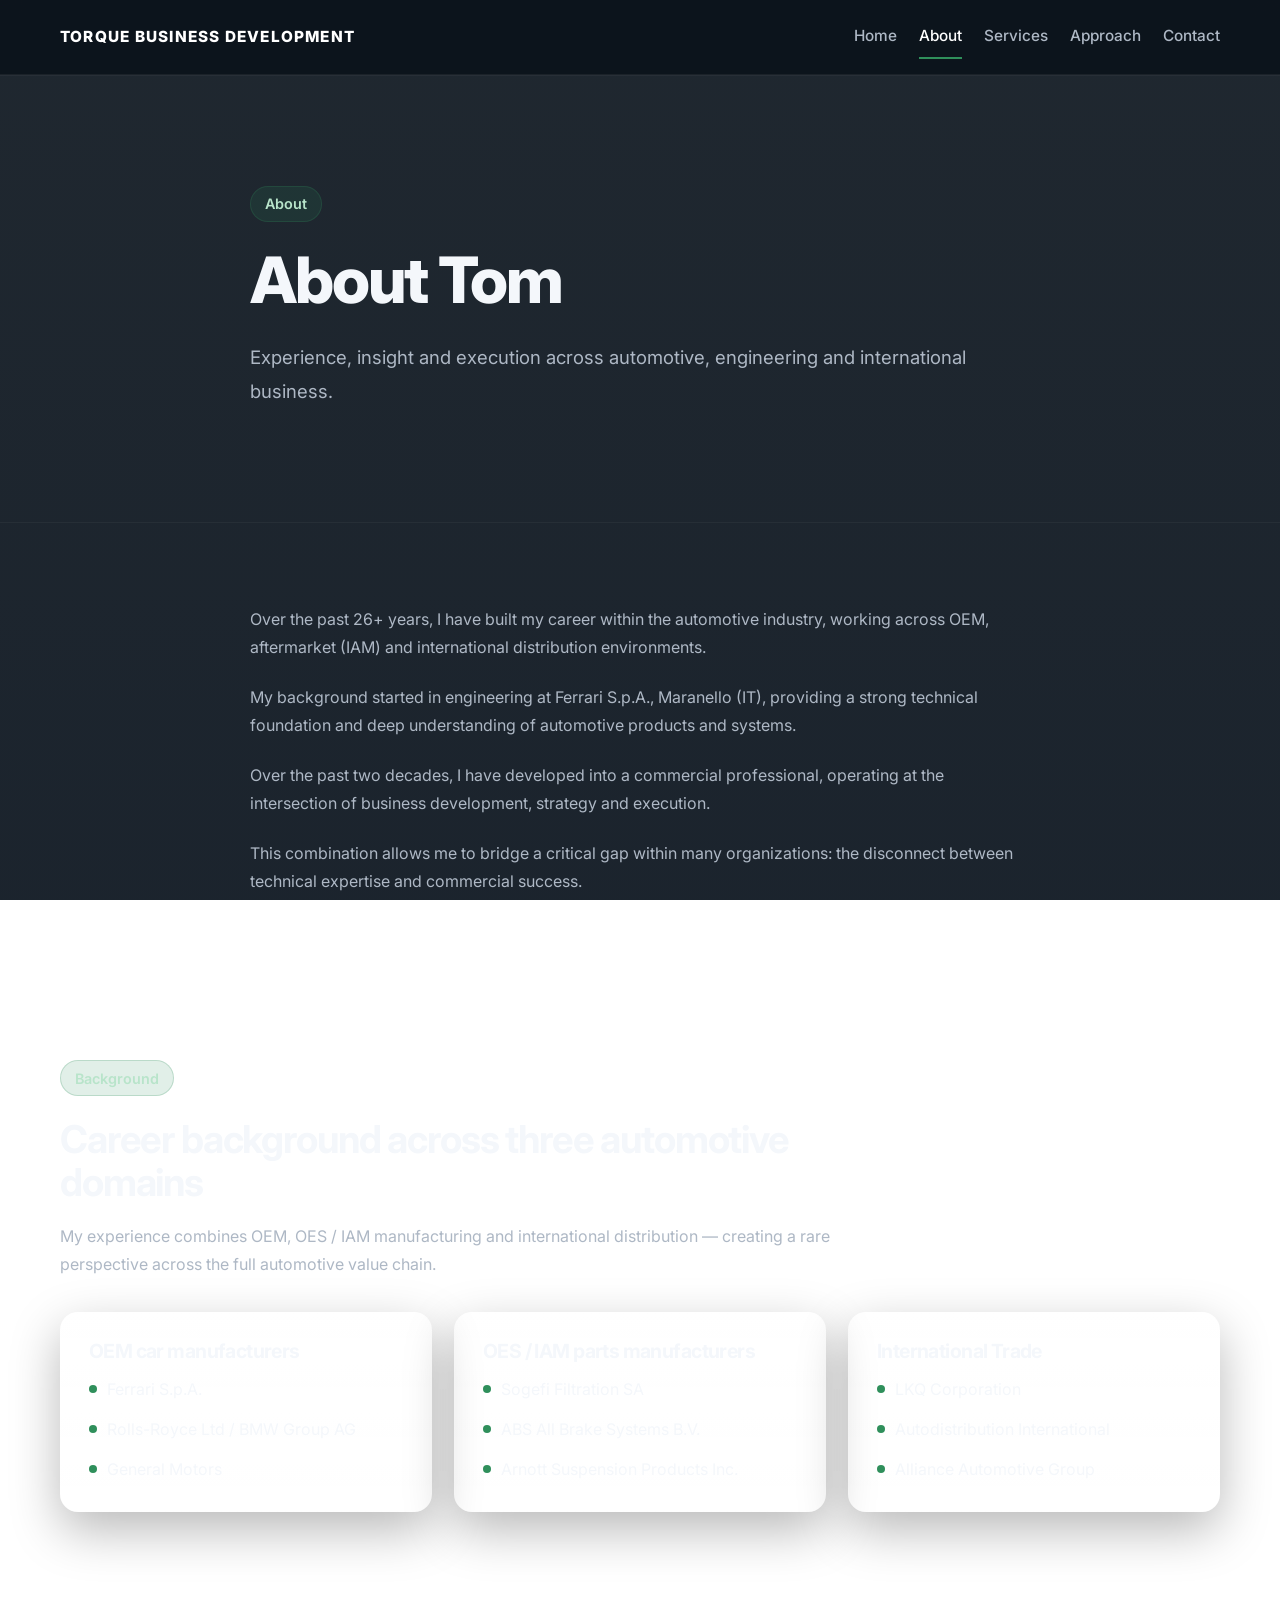
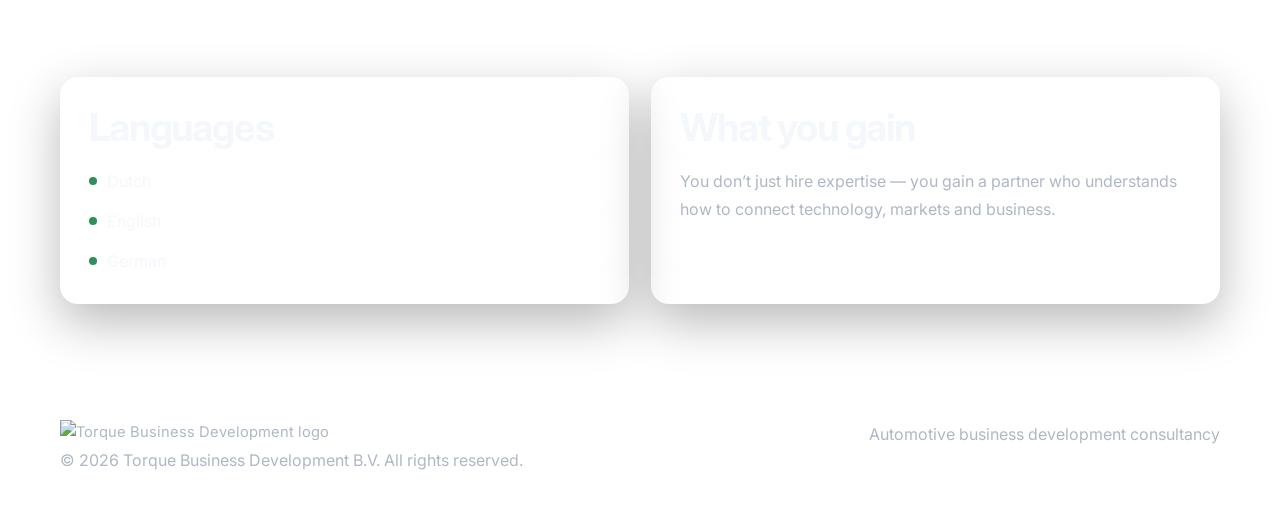
==== about.html @ 40f2814a "Update about.html" ====
<!DOCTYPE html>
<html lang="en">
<head>
  <meta charset="UTF-8" />
  <meta name="viewport" content="width=device-width, initial-scale=1.0" />
  <title>Torque Business Development B.V. | About</title>
  <meta name="description" content="About Tom de Winter: experience across engineering, automotive, OEM, IAM and international commercial growth." />
  <link rel="preconnect" href="https://fonts.googleapis.com" />
  <link rel="preconnect" href="https://fonts.gstatic.com" crossorigin />
  <link href="https://fonts.googleapis.com/css2?family=Inter:wght@400;500;600;700;800&display=swap" rel="stylesheet" />
  <link rel="stylesheet" href="style.css" />
</head>
<body>

<div class="top-banner">
  <div class="banner-overlay">
    <div class="container banner-inner"></div>
  </div>
</div>

<header class="site-header">
  <div class="container nav">
    <a class="brand" href="index.html">TORQUE BUSINESS DEVELOPMENT</a>
    <nav>
      <a href="index.html">Home</a>
      <a href="about.html" class="active">About</a>
      <a href="services.html">Services</a>
      <a href="approach.html">Approach</a>
      <a href="contact.html">Contact</a>
    </nav>
  </div>
</header>

<main class="page-content">

  <section class="page-hero">
    <div class="container narrow">
      <div class="eyebrow">About</div>
      <h1>About Tom</h1>
      <p class="lead">
        Experience, insight and execution across automotive, engineering and international business.
      </p>
    </div>
  </section>

  <section>
    <div class="container narrow content-flow">
      <p>
        Over the past 26+ years, I have built my career within the automotive industry, working across OEM,
        aftermarket (IAM) and international distribution environments.
      </p>
      <p>
        My background started in engineering at Ferrari S.p.A., Maranello (IT), providing a strong technical
        foundation and deep understanding of automotive products and systems.
      </p>
      <p>
        Over the past two decades, I have developed into a commercial professional, operating at the intersection
        of business development, strategy and execution.
      </p>
      <p>
        This combination allows me to bridge a critical gap within many organizations: the disconnect between
        technical expertise and commercial success.
      </p>
    </div>
  </section>

  <section>
    <div class="container">
      <div class="section-title narrow">
        <div class="eyebrow">Background</div>
        <h2>Career background across three automotive domains</h2>
        <p>
          My experience combines OEM, OES / IAM manufacturing and international distribution —
          creating a rare perspective across the full automotive value chain.
        </p>
      </div>

      <div class="cards three">
        <article class="card">
          <h3>OEM car manufacturers</h3>
          <ul class="career-list">
            <li>Ferrari S.p.A.</li>
            <li>Rolls-Royce Ltd / BMW Group AG</li>
            <li>General Motors</li>
          </ul>
        </article>

        <article class="card">
          <h3>OES / IAM parts manufacturers</h3>
          <ul class="career-list">
            <li>Sogefi Filtration SA</li>
            <li>ABS All Brake Systems B.V.</li>
            <li>Arnott Suspension Products Inc.</li>
          </ul>
        </article>

        <article class="card">
          <h3>International Trade</h3>
          <ul class="career-list">
            <li>LKQ Corporation</li>
            <li>Autodistribution International</li>
            <li>Alliance Automotive Group</li>
          </ul>
        </article>
      </div>
    </div>
  </section>

  <section>
    <div class="container cards two">
      <article class="card">
        <h2>Languages</h2>
        <ul class="career-list">
          <li>Dutch</li>
          <li>English</li>
          <li>German</li>
        </ul>
      </article>

      <article class="card">
        <h2>What you gain</h2>
        <p>
          You don’t just hire expertise — you gain a partner who understands how to connect
          technology, markets and business.
        </p>
      </article>
    </div>
  </section>

</main>

<footer class="site-footer">
  <div class="container footer-row">
    <div class="footer-left">
      <img src="logo.png" alt="Torque Business Development logo" class="footer-logo" />
      <p>© 2026 Torque Business Development B.V. All rights reserved.</p>
    </div>
    <p>Automotive business development consultancy</p>
  </div>
</footer>

</body>
</html>
---- style.css ----
:root {
  --bg: #071019;
  --bg-soft: #0d1620;
  --card: rgba(17, 24, 39, 0.82);
  --card-strong: rgba(15, 26, 45, 0.9);
  --text: #f4f7fb;
  --muted: #aeb8c5;
  --line: rgba(255, 255, 255, 0.08);
  --accent: #2f8f5b;
  --accent-dark: #256f47;
  --accent-soft: rgba(47, 143, 91, 0.14);
  --max: 1160px;
  --radius: 18px;
  --radius-small: 10px;
  --shadow: 0 18px 50px rgba(0, 0, 0, 0.28);
}

* {
  box-sizing: border-box;
}

html {
  scroll-behavior: smooth;
}

body {
  margin: 0;
  font-family: 'Inter', sans-serif;
  background:
    linear-gradient(rgba(7, 16, 25, 0.90), rgba(13, 22, 32, 0.94)),
    url('background-light.png');
  background-size: cover;
  background-position: center top;
  background-repeat: no-repeat;
  background-attachment: fixed;
  color: var(--text);
  line-height: 1.75;
  -webkit-font-smoothing: antialiased;
  text-rendering: optimizeLegibility;
}

a {
  color: inherit;
  text-decoration: none;
}

.container {
  width: min(var(--max), calc(100% - 40px));
  margin: 0 auto;
}

.narrow {
  max-width: 780px;
}

/* HEADER */

.site-header {
  position: sticky;
  top: 0;
  z-index: 100;
  background: rgba(8, 16, 24, 0.78);
  backdrop-filter: blur(12px);
  border-bottom: 1px solid rgba(255, 255, 255, 0.06);
}

.nav {
  display: flex;
  justify-content: space-between;
  align-items: center;
  min-height: 74px;
  gap: 24px;
}

.brand {
  color: white;
  font-weight: 800;
  font-size: 0.96rem;
  letter-spacing: 0.08em;
  white-space: nowrap;
}

nav {
  display: flex;
  gap: 22px;
  flex-wrap: wrap;
  justify-content: flex-end;
}

nav a {
  color: var(--muted);
  font-size: 0.96rem;
  font-weight: 500;
  padding: 8px 0;
  border-bottom: 2px solid transparent;
  transition: color 0.2s ease, border-color 0.2s ease;
}

nav a:hover,
nav a.active {
  color: white;
  border-bottom-color: var(--accent);
}

/* HERO */

.hero,
.page-hero {
  padding: 110px 0 80px;
}

.hero-grid,
.two-col {
  display: grid;
  grid-template-columns: 1.15fr 0.85fr;
  gap: 28px;
  align-items: start;
}

.eyebrow {
  display: inline-flex;
  align-items: center;
  min-height: 36px;
  padding: 0 14px;
  border-radius: 999px;
  background: var(--accent-soft);
  color: #b8e4ca;
  border: 1px solid rgba(47, 143, 91, 0.22);
  font-size: 0.9rem;
  font-weight: 600;
  margin-bottom: 22px;
}

h1,
h2,
h3 {
  margin: 0;
  line-height: 1.12;
  letter-spacing: -0.03em;
}

h1 {
  font-size: clamp(2.6rem, 5vw, 5rem);
  font-weight: 800;
  max-width: 12ch;
  margin-bottom: 24px;
}

.page-hero h1 {
  max-width: none;
}

h2 {
  font-size: clamp(1.8rem, 3vw, 2.6rem);
  font-weight: 700;
  margin-bottom: 18px;
}

h3 {
  font-size: 1.22rem;
  font-weight: 700;
  margin-bottom: 12px;
}

p {
  margin: 0;
  color: var(--muted);
  font-size: 1rem;
}

.lead {
  font-size: 1.16rem;
  line-height: 1.85;
  max-width: 60ch;
  margin-bottom: 34px;
}

/* GENERAL SECTIONS */

section {
  padding: 82px 0;
  border-top: 1px solid rgba(255, 255, 255, 0.04);
}

.section-title {
  margin-bottom: 34px;
}

.content-flow > * + * {
  margin-top: 22px;
}

.center-text {
  text-align: center;
}

/* BUTTONS */

.actions {
  display: flex;
  gap: 14px;
  flex-wrap: wrap;
}

.button,
.button-secondary {
  display: inline-flex;
  align-items: center;
  justify-content: center;
  min-height: 50px;
  padding: 0 20px;
  border-radius: var(--radius-small);
  font-weight: 700;
  font-size: 0.98rem;
  transition: transform 0.15s ease, background 0.2s ease, border-color 0.2s ease;
}

.button:hover,
.button-secondary:hover {
  transform: translateY(-1px);
}

.button {
  background: var(--accent);
  color: white;
}

.button:hover {
  background: var(--accent-dark);
}

.button-secondary {
  border: 1px solid var(--line);
  color: white;
  background: transparent;
}

.button-secondary:hover {
  background: rgba(255, 255, 255, 0.04);
}

/* CARDS & LAYOUT */

.cards {
  display: grid;
  gap: 22px;
}

.cards.two {
  grid-template-columns: repeat(2, 1fr);
}

.cards.three {
  grid-template-columns: repeat(3, 1fr);
}

.cards.four {
  grid-template-columns: repeat(4, 1fr);
}

.card {
  background: linear-gradient(180deg, rgba(255,255,255,0.03), rgba(255,255,255,0.015));
  border: 1px solid var(--line);
  border-radius: var(--radius);
  padding: 28px;
  box-shadow: var(--shadow);
}

.highlight-card {
  background: linear-gradient(180deg, rgba(47, 143, 91, 0.12), rgba(255,255,255,0.02));
  border-color: rgba(47, 143, 91, 0.18);
}

.stat {
  padding: 18px 0;
  border-bottom: 1px solid rgba(255,255,255,0.08);
}

.stat:last-child {
  border-bottom: 0;
}

.stat strong {
  display: block;
  font-size: 1.02rem;
  margin-bottom: 6px;
}

.stat span {
  color: var(--muted);
  font-size: 0.96rem;
}

/* LISTS */

.list {
  margin: 0;
  padding-left: 18px;
  color: var(--muted);
}

.spaced-list li + li {
  margin-top: 12px;
}

.compact-list li + li {
  margin-top: 8px;
}

.career-list {
  list-style: none;
  padding: 0;
  margin: 0;
}

.career-list li {
  position: relative;
  padding-left: 18px;
  color: var(--text);
}

.career-list li + li {
  margin-top: 12px;
}

.career-list li::before {
  content: "";
  position: absolute;
  left: 0;
  top: 10px;
  width: 8px;
  height: 8px;
  border-radius: 999px;
  background: var(--accent);
}

/* CONTACT */

.contact-list {
  display: grid;
  gap: 14px;
}

.contact-item {
  padding: 14px 16px;
  border-radius: 14px;
  background: rgba(255,255,255,0.025);
  border: 1px solid rgba(255,255,255,0.06);
}

.contact-item span {
  display: block;
  color: var(--muted);
  font-size: 0.9rem;
  margin-bottom: 4px;
}

.contact-item strong {
  font-size: 1rem;
}

.contact-item a {
  color: white;
}

/* CTA BOX */

.cta-section {
  padding-top: 70px;
}

.cta-box {
  display: flex;
  justify-content: space-between;
  align-items: center;
  gap: 28px;
  background: linear-gradient(180deg, rgba(47, 143, 91, 0.14), rgba(255,255,255,0.02));
  border: 1px solid rgba(47, 143, 91, 0.18);
  border-radius: 22px;
  padding: 34px;
  box-shadow: var(--shadow);
}

/* FOOTER */

.site-footer {
  padding: 34px 0 48px;
  color: var(--muted);
  font-size: 0.92rem;
}

.footer-row {
  display: flex;
  justify-content: space-between;
  gap: 20px;
  flex-wrap: wrap;
}

.site-footer a {
  color: white;
}

/* RESPONSIVE */

@media (max-width: 1024px) {
  .hero-grid,
  .two-col,
  .cards.two,
  .cards.three,
  .cards.four,
  .cta-box {
    grid-template-columns: 1fr;
    flex-direction: column;
    align-items: flex-start;
  }
}

@media (max-width: 920px) {
  .nav {
    flex-direction: column;
    align-items: flex-start;
    padding: 14px 0;
  }

  nav {
    justify-content: flex-start;
  }

  h1 {
    max-width: none;
  }
}

@media (max-width: 640px) {
  .container {
    width: min(var(--max), calc(100% - 24px));
  }

  .hero,
  .page-hero,
  section {
    padding: 64px 0;
  }

  .card,
  .cta-box {
    padding: 22px;
  }

  h1 {
    font-size: 2.35rem;
  }

  .lead {
    font-size: 1.05rem;
  }
}
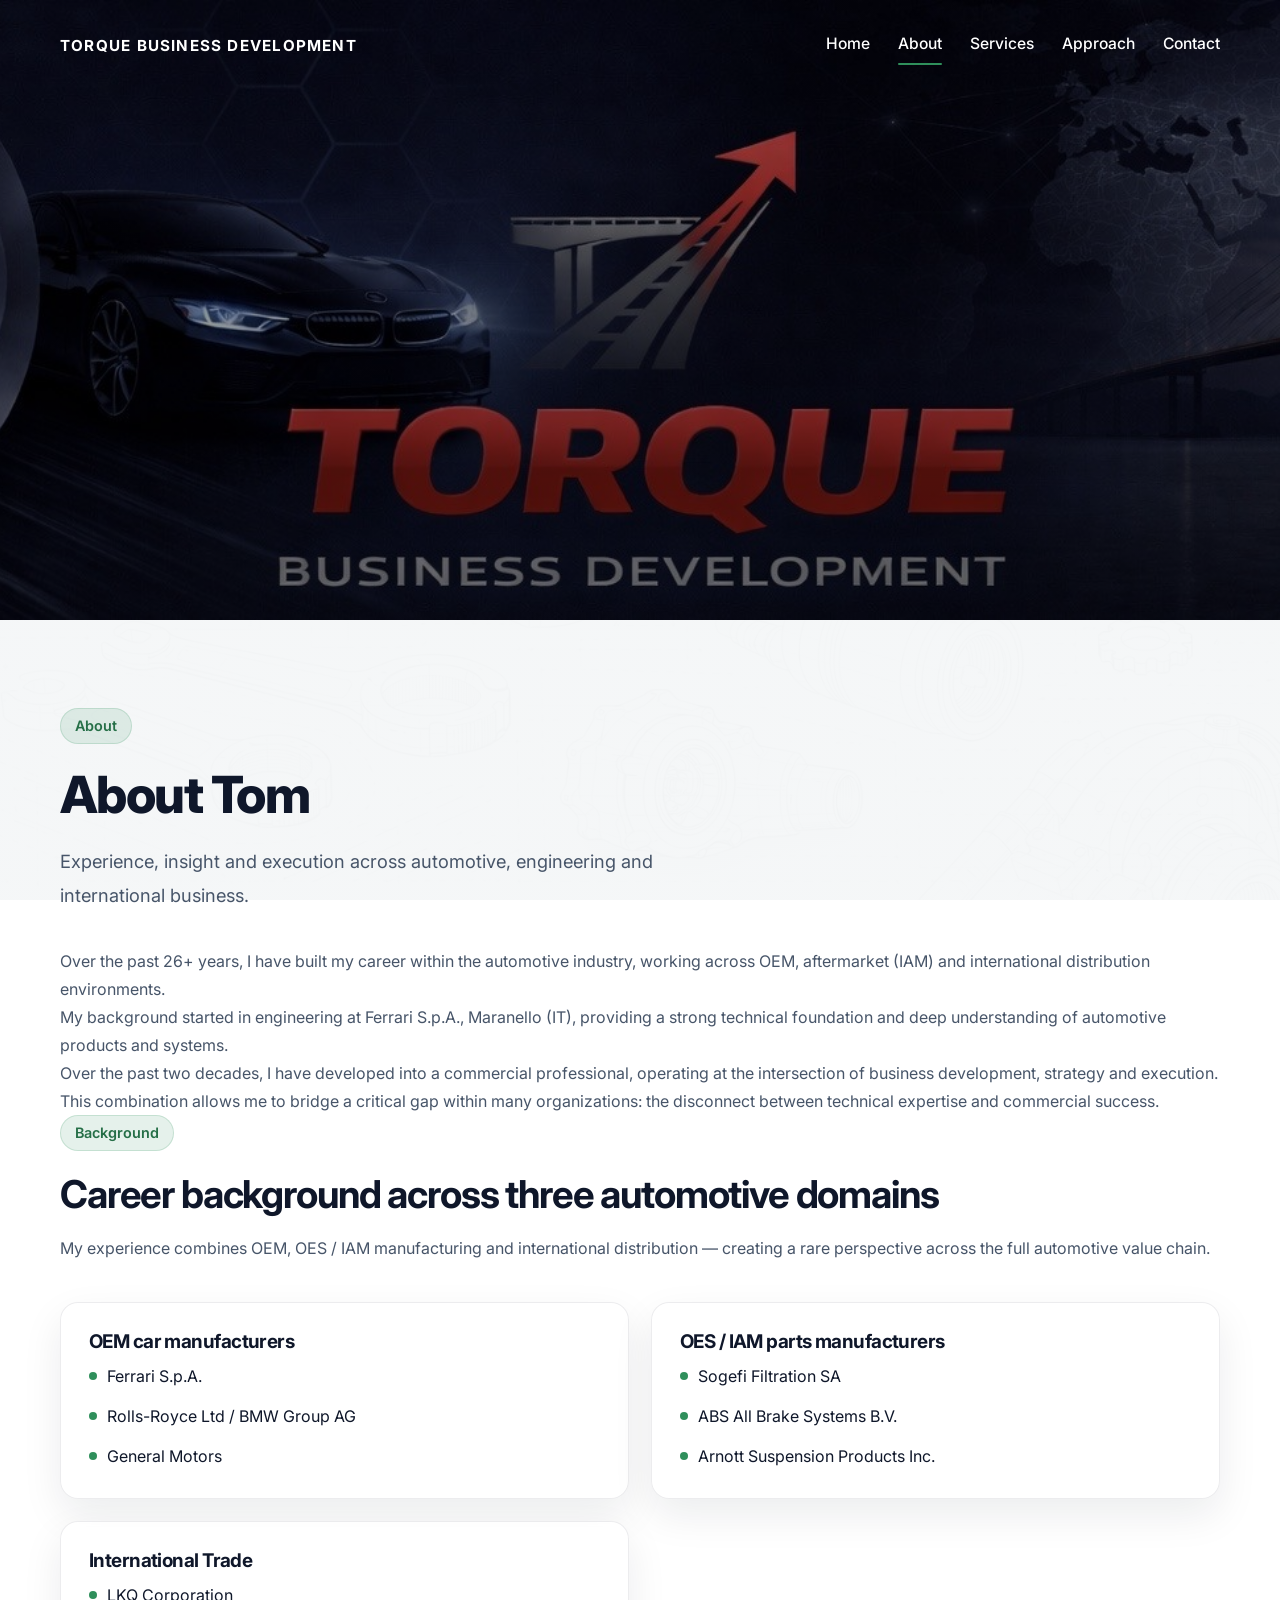
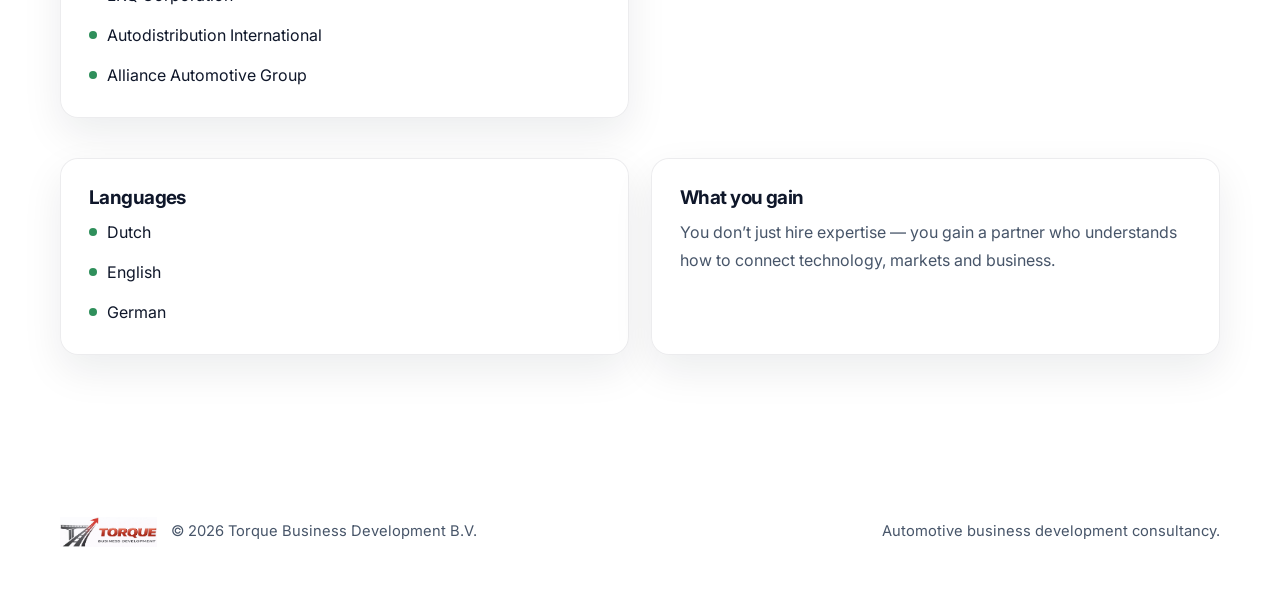
==== commit 4b37a462: "Update about.html" ====
--- a/about.html
+++ b/about.html
@@ -3,8 +3,8 @@
 <head>
   <meta charset="UTF-8" />
   <meta name="viewport" content="width=device-width, initial-scale=1.0" />
-  <title>Torque Business Development B.V. | About</title>
-  <meta name="description" content="About Tom de Winter: experience across engineering, automotive, OEM, IAM and international commercial growth." />
+  <title>Torque Business Development | About</title>
+  <meta name="description" content="About Tom: experience across engineering, automotive, OEM, IAM and international business development." />
   <link rel="preconnect" href="https://fonts.googleapis.com" />
   <link rel="preconnect" href="https://fonts.gstatic.com" crossorigin />
   <link href="https://fonts.googleapis.com/css2?family=Inter:wght@400;500;600;700;800&display=swap" rel="stylesheet" />
@@ -12,39 +12,30 @@
 </head>
 <body>
 
-<div class="top-banner">
-  <div class="banner-overlay">
-    <div class="container banner-inner"></div>
-  </div>
-</div>
-
-<header class="site-header">
-  <div class="container nav">
-    <a class="brand" href="index.html">TORQUE BUSINESS DEVELOPMENT</a>
-    <nav>
+<header class="hero">
+  <nav class="nav">
+    <div class="nav-left">Torque Business Development</div>
+    <div class="nav-right">
       <a href="index.html">Home</a>
       <a href="about.html" class="active">About</a>
       <a href="services.html">Services</a>
       <a href="approach.html">Approach</a>
       <a href="contact.html">Contact</a>
-    </nav>
-  </div>
+    </div>
+  </nav>
 </header>
 
-<main class="page-content">
-
-  <section class="page-hero">
-    <div class="container narrow">
+<section class="content">
+  <div class="container">
+    <div class="section-heading section-heading-narrow">
       <div class="eyebrow">About</div>
       <h1>About Tom</h1>
-      <p class="lead">
+      <p class="intro">
         Experience, insight and execution across automotive, engineering and international business.
       </p>
     </div>
-  </section>
 
-  <section>
-    <div class="container narrow content-flow">
+    <div class="text-panel text-panel-narrow">
       <p>
         Over the past 26+ years, I have built my career within the automotive industry, working across OEM,
         aftermarket (IAM) and international distribution environments.
@@ -62,80 +53,75 @@
         technical expertise and commercial success.
       </p>
     </div>
-  </section>
 
-  <section>
-    <div class="container">
-      <div class="section-title narrow">
-        <div class="eyebrow">Background</div>
-        <h2>Career background across three automotive domains</h2>
-        <p>
-          My experience combines OEM, OES / IAM manufacturing and international distribution —
-          creating a rare perspective across the full automotive value chain.
-        </p>
+    <div class="section-heading section-heading-narrow top-space">
+      <div class="eyebrow">Background</div>
+      <h2>Career background across three automotive domains</h2>
+      <p>
+        My experience combines OEM, OES / IAM manufacturing and international distribution — creating a rare
+        perspective across the full automotive value chain.
+      </p>
+    </div>
+
+    <div class="cards cards-three centered-grid">
+      <div class="card">
+        <h3>OEM car manufacturers</h3>
+        <ul class="career-list">
+          <li>Ferrari S.p.A.</li>
+          <li>Rolls-Royce Ltd / BMW Group AG</li>
+          <li>General Motors</li>
+        </ul>
       </div>
 
-      <div class="cards three">
-        <article class="card">
-          <h3>OEM car manufacturers</h3>
-          <ul class="career-list">
-            <li>Ferrari S.p.A.</li>
-            <li>Rolls-Royce Ltd / BMW Group AG</li>
-            <li>General Motors</li>
-          </ul>
-        </article>
+      <div class="card">
+        <h3>OES / IAM parts manufacturers</h3>
+        <ul class="career-list">
+          <li>Sogefi Filtration SA</li>
+          <li>ABS All Brake Systems B.V.</li>
+          <li>Arnott Suspension Products Inc.</li>
+        </ul>
+      </div>
 
-        <article class="card">
-          <h3>OES / IAM parts manufacturers</h3>
-          <ul class="career-list">
-            <li>Sogefi Filtration SA</li>
-            <li>ABS All Brake Systems B.V.</li>
-            <li>Arnott Suspension Products Inc.</li>
-          </ul>
-        </article>
-
-        <article class="card">
-          <h3>International Trade</h3>
-          <ul class="career-list">
-            <li>LKQ Corporation</li>
-            <li>Autodistribution International</li>
-            <li>Alliance Automotive Group</li>
-          </ul>
-        </article>
+      <div class="card">
+        <h3>International Trade</h3>
+        <ul class="career-list">
+          <li>LKQ Corporation</li>
+          <li>Autodistribution International</li>
+          <li>Alliance Automotive Group</li>
+        </ul>
       </div>
     </div>
-  </section>
 
-  <section>
-    <div class="container cards two">
-      <article class="card">
-        <h2>Languages</h2>
+    <div class="cards cards-two centered-grid top-space">
+      <div class="card">
+        <h3>Languages</h3>
         <ul class="career-list">
           <li>Dutch</li>
           <li>English</li>
           <li>German</li>
         </ul>
-      </article>
+      </div>
 
-      <article class="card">
-        <h2>What you gain</h2>
+      <div class="card">
+        <h3>What you gain</h3>
         <p>
-          You don’t just hire expertise — you gain a partner who understands how to connect
-          technology, markets and business.
+          You don’t just hire expertise — you gain a partner who understands how to connect technology,
+          markets and business.
         </p>
-      </article>
+      </div>
     </div>
-  </section>
+  </div>
+</section>
 
-</main>
-
-<footer class="site-footer">
+<footer class="footer">
   <div class="container footer-row">
     <div class="footer-left">
-      <img src="logo.png" alt="Torque Business Development logo" class="footer-logo" />
-      <p>© 2026 Torque Business Development B.V. All rights reserved.</p>
+      <img src="logo.png" class="footer-logo" alt="Torque logo" />
+      <span>© 2026 Torque Business Development B.V.</span>
     </div>
-    <p>Automotive business development consultancy</p>
+    <div class="footer-right">
+      Automotive business development consultancy.
+    </div>
   </div>
 </footer>
 
--- a/style.css
+++ b/style.css
@@ -1,18 +1,18 @@
 :root {
-  --bg: #071019;
-  --bg-soft: #0d1620;
-  --card: rgba(17, 24, 39, 0.82);
-  --card-strong: rgba(15, 26, 45, 0.9);
-  --text: #f4f7fb;
-  --muted: #aeb8c5;
-  --line: rgba(255, 255, 255, 0.08);
+  --bg: #f4f6f7;
+  --bg-soft: #eef2f4;
+  --card: rgba(255, 255, 255, 0.82);
+  --card-strong: rgba(255, 255, 255, 0.9);
+  --text: #0f172a;
+  --muted: #475569;
+  --line: rgba(15, 23, 42, 0.08);
   --accent: #2f8f5b;
   --accent-dark: #256f47;
-  --accent-soft: rgba(47, 143, 91, 0.14);
+  --accent-soft: rgba(47, 143, 91, 0.12);
   --max: 1160px;
   --radius: 18px;
   --radius-small: 10px;
-  --shadow: 0 18px 50px rgba(0, 0, 0, 0.28);
+  --shadow: 0 16px 40px rgba(15, 23, 42, 0.08);
 }
 
 * {
@@ -27,11 +27,11 @@
   margin: 0;
   font-family: 'Inter', sans-serif;
   background:
-    linear-gradient(rgba(7, 16, 25, 0.90), rgba(13, 22, 32, 0.94)),
+    linear-gradient(rgba(244, 246, 247, 0.88), rgba(244, 246, 247, 0.92)),
     url('background-light.png');
   background-size: cover;
   background-position: center top;
-  background-repeat: no-repeat;
+  background-repeat: repeat-y;
   background-attachment: fixed;
   color: var(--text);
   line-height: 1.75;
@@ -44,6 +44,11 @@
   text-decoration: none;
 }
 
+img {
+  max-width: 100%;
+  display: block;
+}
+
 .container {
   width: min(var(--max), calc(100% - 40px));
   margin: 0 auto;
@@ -53,82 +58,95 @@
   max-width: 780px;
 }
 
-/* HEADER */
-
-.site-header {
-  position: sticky;
-  top: 0;
-  z-index: 100;
-  background: rgba(8, 16, 24, 0.78);
-  backdrop-filter: blur(12px);
-  border-bottom: 1px solid rgba(255, 255, 255, 0.06);
-}
+/* HERO / BANNER */
+
+.hero {
+  height: 620px;
+  background:
+    linear-gradient(rgba(0, 0, 0, 0.30), rgba(0, 0, 0, 0.48)),
+    url("banner-with-logo.png");
+  background-size: cover;
+  background-position: center 38%;
+  background-repeat: no-repeat;
+  position: relative;
+  display: flex;
+  align-items: flex-start;
+  overflow: hidden;
+}
+
+/* NAVIGATION IN BANNER */
 
 .nav {
+  width: 100%;
   display: flex;
   justify-content: space-between;
   align-items: center;
-  min-height: 74px;
-  gap: 24px;
-}
-
-.brand {
+  padding: 30px 60px;
   color: white;
-  font-weight: 800;
-  font-size: 0.96rem;
+  position: relative;
+  z-index: 3;
+}
+
+.nav-left {
+  font-weight: 700;
   letter-spacing: 0.08em;
-  white-space: nowrap;
-}
-
-nav {
-  display: flex;
-  gap: 22px;
+  font-size: 0.95rem;
+  text-transform: uppercase;
+}
+
+.nav-right {
+  display: flex;
+  align-items: center;
+  gap: 28px;
   flex-wrap: wrap;
-  justify-content: flex-end;
-}
-
-nav a {
-  color: var(--muted);
-  font-size: 0.96rem;
+}
+
+.nav-right a {
+  color: white;
   font-weight: 500;
-  padding: 8px 0;
-  border-bottom: 2px solid transparent;
-  transition: color 0.2s ease, border-color 0.2s ease;
-}
-
-nav a:hover,
-nav a.active {
-  color: white;
-  border-bottom-color: var(--accent);
-}
-
-/* HERO */
-
-.hero,
-.page-hero {
-  padding: 110px 0 80px;
-}
-
-.hero-grid,
-.two-col {
-  display: grid;
-  grid-template-columns: 1.15fr 0.85fr;
-  gap: 28px;
-  align-items: start;
-}
-
-.eyebrow {
-  display: inline-flex;
-  align-items: center;
-  min-height: 36px;
-  padding: 0 14px;
+  font-size: 0.98rem;
+  position: relative;
+  padding-bottom: 6px;
+  transition: opacity 0.2s ease;
+}
+
+.nav-right a:hover {
+  opacity: 0.82;
+}
+
+.nav-right a.active::after {
+  content: "";
+  position: absolute;
+  left: 0;
+  bottom: -2px;
+  width: 100%;
+  height: 2px;
+  background: var(--accent);
   border-radius: 999px;
-  background: var(--accent-soft);
-  color: #b8e4ca;
-  border: 1px solid rgba(47, 143, 91, 0.22);
-  font-size: 0.9rem;
-  font-weight: 600;
-  margin-bottom: 22px;
+}
+
+/* EXTRA LOGO ABOVE TORQUE */
+
+.hero-logo-wrap {
+  position: absolute;
+  left: 50%;
+  top: 45%;
+  transform: translateX(-50%);
+  z-index: 2;
+  pointer-events: none;
+}
+
+.hero-logo {
+  width: 86px;
+  height: auto;
+  filter: drop-shadow(0 6px 18px rgba(0, 0, 0, 0.35));
+  opacity: 0.98;
+}
+
+/* CONTENT */
+
+.content {
+  padding: 88px 0;
 }
 
 h1,
@@ -137,17 +155,14 @@
   margin: 0;
   line-height: 1.12;
   letter-spacing: -0.03em;
+  color: var(--text);
 }
 
 h1 {
-  font-size: clamp(2.6rem, 5vw, 5rem);
+  font-size: clamp(2.4rem, 4vw, 4.2rem);
   font-weight: 800;
+  margin-bottom: 22px;
   max-width: 12ch;
-  margin-bottom: 24px;
-}
-
-.page-hero h1 {
-  max-width: none;
 }
 
 h2 {
@@ -157,9 +172,9 @@
 }
 
 h3 {
-  font-size: 1.22rem;
+  font-size: 1.18rem;
   font-weight: 700;
-  margin-bottom: 12px;
+  margin-bottom: 10px;
 }
 
 p {
@@ -168,42 +183,16 @@
   font-size: 1rem;
 }
 
-.lead {
-  font-size: 1.16rem;
+.intro {
+  font-size: 1.14rem;
   line-height: 1.85;
   max-width: 60ch;
   margin-bottom: 34px;
 }
 
-/* GENERAL SECTIONS */
-
-section {
-  padding: 82px 0;
-  border-top: 1px solid rgba(255, 255, 255, 0.04);
-}
-
-.section-title {
-  margin-bottom: 34px;
-}
-
-.content-flow > * + * {
-  margin-top: 22px;
-}
-
-.center-text {
-  text-align: center;
-}
-
-/* BUTTONS */
-
-.actions {
-  display: flex;
-  gap: 14px;
-  flex-wrap: wrap;
-}
-
-.button,
-.button-secondary {
+/* BUTTON */
+
+.button {
   display: inline-flex;
   align-items: center;
   justify-content: center;
@@ -212,100 +201,113 @@
   border-radius: var(--radius-small);
   font-weight: 700;
   font-size: 0.98rem;
-  transition: transform 0.15s ease, background 0.2s ease, border-color 0.2s ease;
-}
-
-.button:hover,
-.button-secondary:hover {
-  transform: translateY(-1px);
-}
-
-.button {
   background: var(--accent);
   color: white;
+  transition: transform 0.15s ease, background 0.2s ease;
 }
 
 .button:hover {
+  transform: translateY(-1px);
   background: var(--accent-dark);
 }
 
-.button-secondary {
-  border: 1px solid var(--line);
-  color: white;
-  background: transparent;
-}
-
-.button-secondary:hover {
-  background: rgba(255, 255, 255, 0.04);
-}
-
-/* CARDS & LAYOUT */
+/* CARDS */
 
 .cards {
   display: grid;
+  grid-template-columns: repeat(2, 1fr);
   gap: 22px;
-}
-
-.cards.two {
-  grid-template-columns: repeat(2, 1fr);
-}
-
-.cards.three {
-  grid-template-columns: repeat(3, 1fr);
-}
-
-.cards.four {
-  grid-template-columns: repeat(4, 1fr);
+  margin: 40px 0;
 }
 
 .card {
-  background: linear-gradient(180deg, rgba(255,255,255,0.03), rgba(255,255,255,0.015));
+  background: var(--card);
   border: 1px solid var(--line);
   border-radius: var(--radius);
   padding: 28px;
   box-shadow: var(--shadow);
+  backdrop-filter: blur(6px);
+}
+
+/* GENERIC PAGE SECTIONS */
+
+.page-content {
+  position: relative;
+}
+
+.page-hero,
+section {
+  padding: 82px 0;
+}
+
+.eyebrow {
+  display: inline-flex;
+  align-items: center;
+  min-height: 36px;
+  padding: 0 14px;
+  border-radius: 999px;
+  background: var(--accent-soft);
+  color: var(--accent-dark);
+  border: 1px solid rgba(47, 143, 91, 0.18);
+  font-size: 0.9rem;
+  font-weight: 600;
+  margin-bottom: 22px;
+}
+
+.lead {
+  font-size: 1.16rem;
+  line-height: 1.85;
+  max-width: 60ch;
+  margin-bottom: 34px;
+}
+
+.content-flow > * + * {
+  margin-top: 22px;
+}
+
+.section-title {
+  margin-bottom: 34px;
+}
+
+.center-text {
+  text-align: center;
+}
+
+.cards.two {
+  grid-template-columns: repeat(2, 1fr);
+}
+
+.cards.three {
+  grid-template-columns: repeat(3, 1fr);
+}
+
+.cards.four {
+  grid-template-columns: repeat(4, 1fr);
 }
 
 .highlight-card {
-  background: linear-gradient(180deg, rgba(47, 143, 91, 0.12), rgba(255,255,255,0.02));
-  border-color: rgba(47, 143, 91, 0.18);
-}
-
-.stat {
-  padding: 18px 0;
-  border-bottom: 1px solid rgba(255,255,255,0.08);
-}
-
-.stat:last-child {
-  border-bottom: 0;
-}
-
-.stat strong {
-  display: block;
-  font-size: 1.02rem;
-  margin-bottom: 6px;
-}
-
-.stat span {
-  color: var(--muted);
-  font-size: 0.96rem;
+  background: var(--card-strong);
+  border-color: rgba(47, 143, 91, 0.16);
+}
+
+.cta-section {
+  padding-top: 70px;
+}
+
+.cta-box {
+  display: flex;
+  justify-content: space-between;
+  align-items: center;
+  gap: 28px;
+  background: rgba(255, 255, 255, 0.82);
+  border: 1px solid rgba(47, 143, 91, 0.16);
+  border-radius: 22px;
+  padding: 34px;
+  box-shadow: var(--shadow);
+  backdrop-filter: blur(6px);
 }
 
 /* LISTS */
-
-.list {
-  margin: 0;
-  padding-left: 18px;
-  color: var(--muted);
-}
-
-.spaced-list li + li {
-  margin-top: 12px;
-}
-
-.compact-list li + li {
-  margin-top: 8px;
-}
 
 .career-list {
   list-style: none;
@@ -344,8 +346,8 @@
 .contact-item {
   padding: 14px 16px;
   border-radius: 14px;
-  background: rgba(255,255,255,0.025);
-  border: 1px solid rgba(255,255,255,0.06);
+  background: rgba(255, 255, 255, 0.55);
+  border: 1px solid rgba(15, 23, 42, 0.06);
 }
 
 .contact-item span {
@@ -357,33 +359,58 @@
 
 .contact-item strong {
   font-size: 1rem;
+  color: var(--text);
 }
 
 .contact-item a {
-  color: white;
-}
-
-/* CTA BOX */
-
-.cta-section {
-  padding-top: 70px;
-}
-
-.cta-box {
-  display: flex;
-  justify-content: space-between;
-  align-items: center;
-  gap: 28px;
-  background: linear-gradient(180deg, rgba(47, 143, 91, 0.14), rgba(255,255,255,0.02));
-  border: 1px solid rgba(47, 143, 91, 0.18);
-  border-radius: 22px;
-  padding: 34px;
-  box-shadow: var(--shadow);
+  color: var(--text);
+}
+
+.actions {
+  display: flex;
+  gap: 14px;
+  flex-wrap: wrap;
+}
+
+.button-secondary {
+  display: inline-flex;
+  align-items: center;
+  justify-content: center;
+  min-height: 50px;
+  padding: 0 20px;
+  border-radius: var(--radius-small);
+  font-weight: 700;
+  font-size: 0.98rem;
+  border: 1px solid var(--line);
+  color: var(--text);
+  background: rgba(255, 255, 255, 0.5);
+  transition: transform 0.15s ease, background 0.2s ease;
+}
+
+.button-secondary:hover {
+  transform: translateY(-1px);
+  background: rgba(255, 255, 255, 0.8);
+}
+
+/* STEP NUMBERS */
+
+.step-number {
+  display: inline-flex;
+  width: 40px;
+  height: 40px;
+  border-radius: 999px;
+  align-items: center;
+  justify-content: center;
+  background: var(--accent-soft);
+  color: var(--accent-dark);
+  font-weight: 700;
+  margin-bottom: 16px;
+  border: 1px solid rgba(47, 143, 91, 0.2);
 }
 
 /* FOOTER */
 
-.site-footer {
+.footer {
   padding: 34px 0 48px;
   color: var(--muted);
   font-size: 0.92rem;
@@ -392,19 +419,61 @@
 .footer-row {
   display: flex;
   justify-content: space-between;
+  align-items: center;
   gap: 20px;
   flex-wrap: wrap;
 }
 
-.site-footer a {
-  color: white;
+.footer-left {
+  display: flex;
+  align-items: center;
+  gap: 14px;
+  flex-wrap: wrap;
+}
+
+.footer-logo {
+  height: 30px;
+  width: auto;
+}
+
+.footer-right {
+  color: var(--muted);
 }
 
 /* RESPONSIVE */
 
-@media (max-width: 1024px) {
-  .hero-grid,
-  .two-col,
+@media (max-width: 1100px) {
+  .nav {
+    padding: 26px 30px;
+  }
+
+  .hero {
+    height: 560px;
+  }
+
+  .hero-logo-wrap {
+    top: 44%;
+  }
+}
+
+@media (max-width: 920px) {
+  .hero {
+    height: 500px;
+    background-position: center 34%;
+  }
+
+  .nav {
+    flex-direction: column;
+    align-items: flex-start;
+    gap: 18px;
+    padding: 24px;
+  }
+
+  .nav-right {
+    gap: 18px;
+  }
+
+  .cards,
   .cards.two,
   .cards.three,
   .cards.four,
@@ -413,21 +482,17 @@
     flex-direction: column;
     align-items: flex-start;
   }
-}
-
-@media (max-width: 920px) {
-  .nav {
-    flex-direction: column;
-    align-items: flex-start;
-    padding: 14px 0;
-  }
-
-  nav {
-    justify-content: flex-start;
-  }
 
   h1 {
     max-width: none;
+  }
+
+  .hero-logo {
+    width: 72px;
+  }
+
+  .hero-logo-wrap {
+    top: 43%;
   }
 }
 
@@ -436,7 +501,12 @@
     width: min(var(--max), calc(100% - 24px));
   }
 
-  .hero,
+  .hero {
+    height: 420px;
+    background-position: center 30%;
+  }
+
+  .content,
   .page-hero,
   section {
     padding: 64px 0;
@@ -448,10 +518,23 @@
   }
 
   h1 {
-    font-size: 2.35rem;
-  }
-
+    font-size: 2.2rem;
+  }
+
+  .intro,
   .lead {
-    font-size: 1.05rem;
-  }
-}
+    font-size: 1.02rem;
+  }
+
+  .footer-left {
+    align-items: flex-start;
+  }
+
+  .hero-logo {
+    width: 58px;
+  }
+
+  .hero-logo-wrap {
+    top: 42%;
+  }
+}
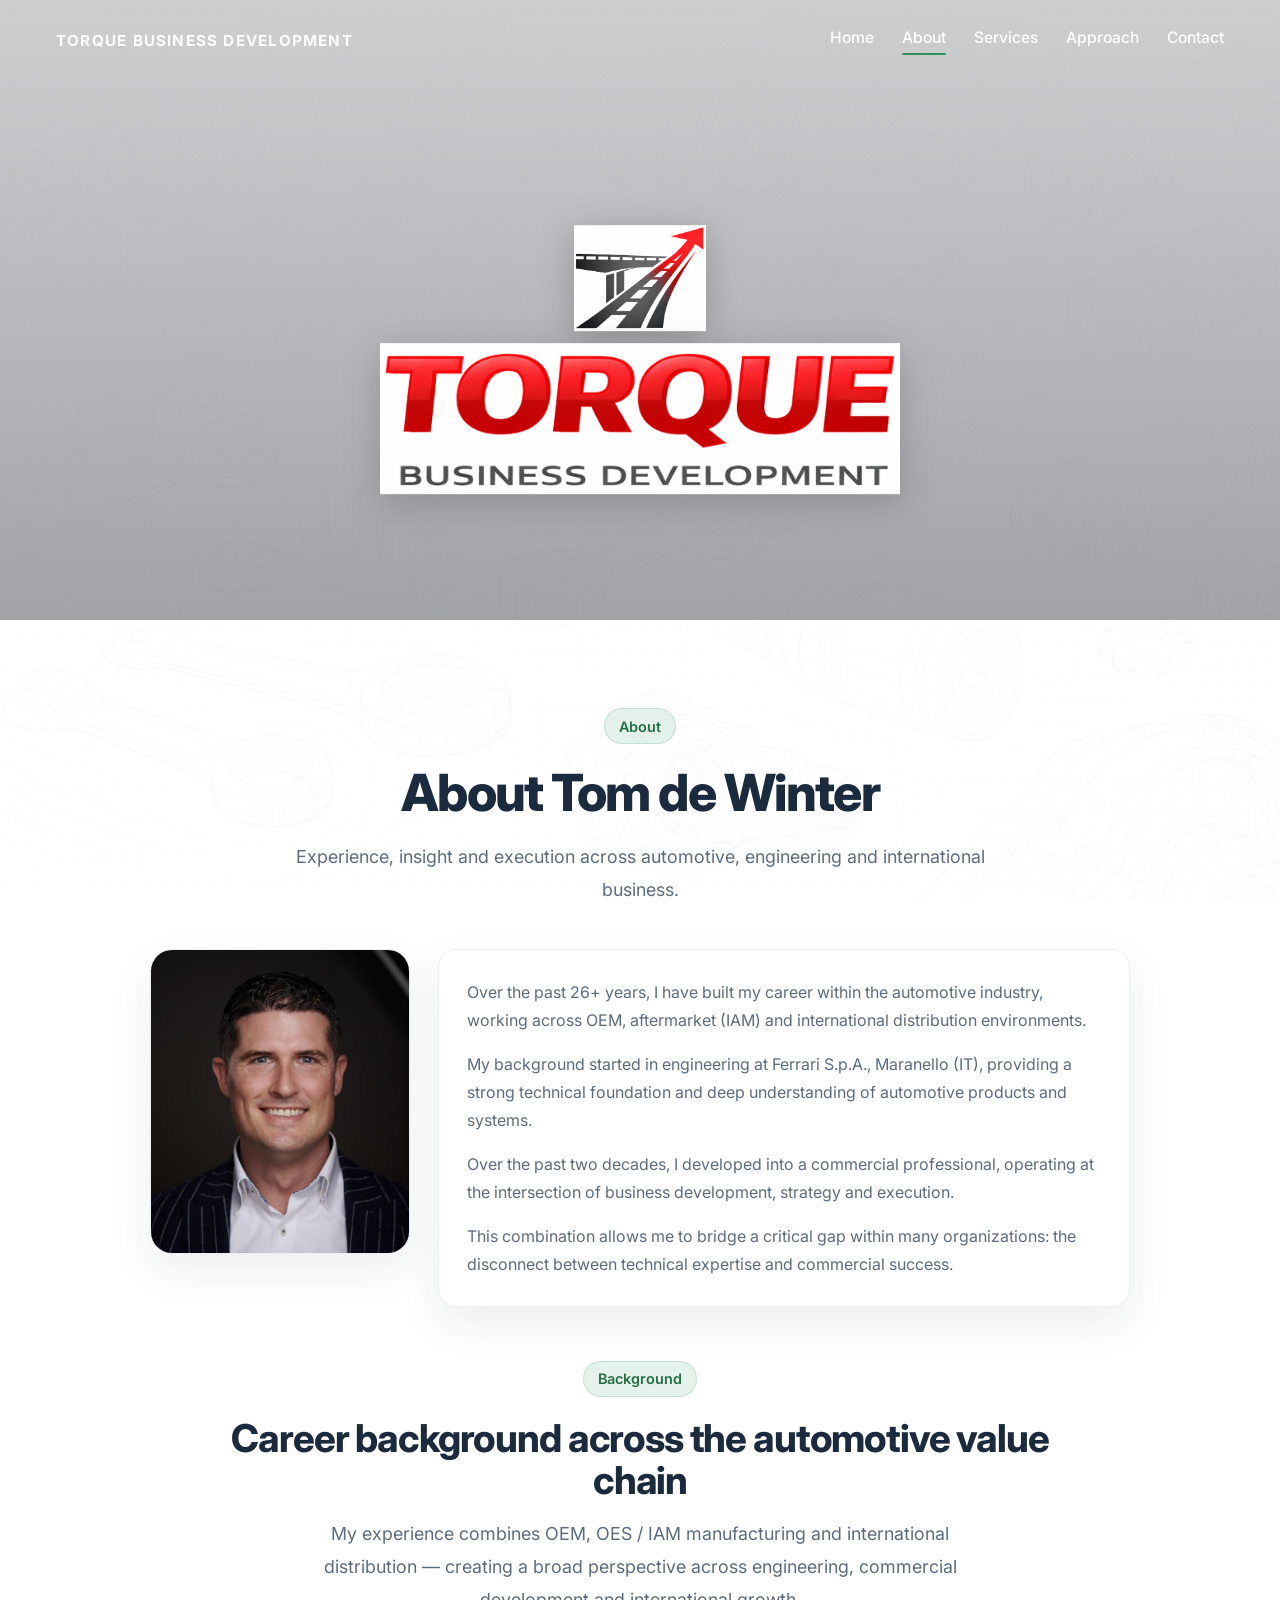
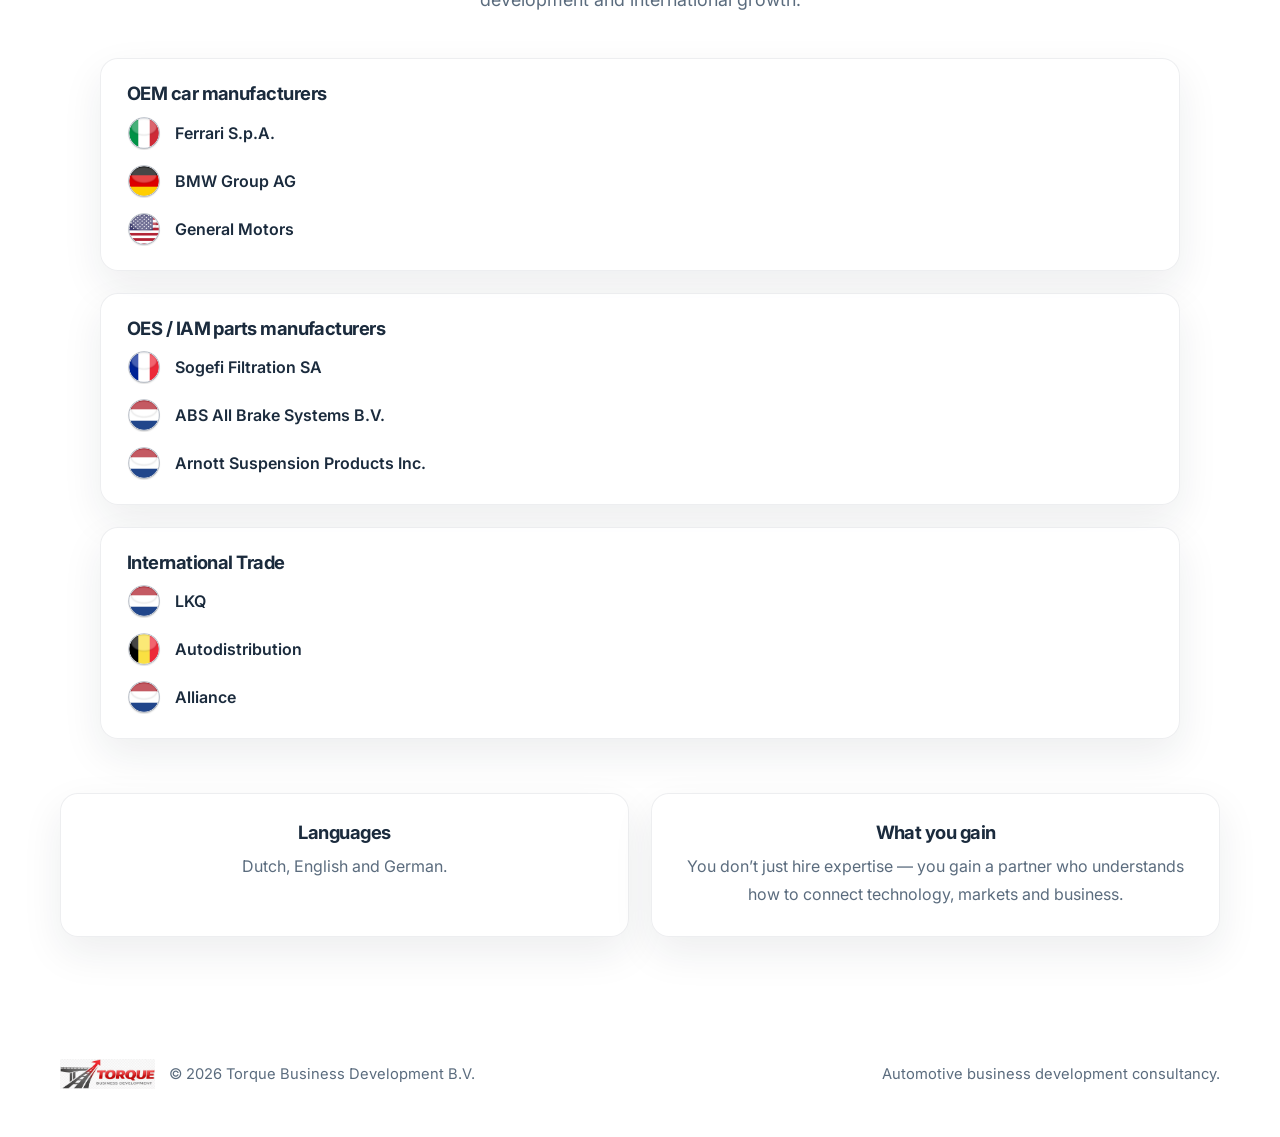
==== commit 6e781497: "Update about.html" ====
--- a/about.html
+++ b/about.html
@@ -4,7 +4,7 @@
   <meta charset="UTF-8" />
   <meta name="viewport" content="width=device-width, initial-scale=1.0" />
   <title>Torque Business Development | About</title>
-  <meta name="description" content="About Tom: experience across engineering, automotive, OEM, IAM and international business development." />
+  <meta name="description" content="About Tom de Winter: experience across engineering, automotive, OEM, IAM and international business development." />
   <link rel="preconnect" href="https://fonts.googleapis.com" />
   <link rel="preconnect" href="https://fonts.gstatic.com" crossorigin />
   <link href="https://fonts.googleapis.com/css2?family=Inter:wght@400;500;600;700;800&display=swap" rel="stylesheet" />
@@ -23,91 +23,90 @@
       <a href="contact.html">Contact</a>
     </div>
   </nav>
+
+  <div class="hero-brand">
+    <img src="logo-graphic.png" alt="Torque graphic logo" class="hero-logo-graphic" />
+    <img src="logo-text.png" alt="Torque Business Development" class="hero-logo-text" />
+  </div>
 </header>
 
 <section class="content">
   <div class="container">
-    <div class="section-heading section-heading-narrow">
+    <div class="section-heading">
       <div class="eyebrow">About</div>
-      <h1>About Tom</h1>
+      <h1>About Tom de Winter</h1>
       <p class="intro">
         Experience, insight and execution across automotive, engineering and international business.
       </p>
     </div>
 
-    <div class="text-panel text-panel-narrow">
-      <p>
-        Over the past 26+ years, I have built my career within the automotive industry, working across OEM,
-        aftermarket (IAM) and international distribution environments.
-      </p>
-      <p>
-        My background started in engineering at Ferrari S.p.A., Maranello (IT), providing a strong technical
-        foundation and deep understanding of automotive products and systems.
-      </p>
-      <p>
-        Over the past two decades, I have developed into a commercial professional, operating at the intersection
-        of business development, strategy and execution.
-      </p>
-      <p>
-        This combination allows me to bridge a critical gap within many organizations: the disconnect between
-        technical expertise and commercial success.
+    <div class="about-profile">
+      <div class="profile-photo">
+        <img src="photo.png" alt="Tom de Winter" />
+      </div>
+
+      <div class="profile-text">
+        <p>
+          Over the past 26+ years, I have built my career within the automotive industry, working across OEM, aftermarket (IAM) and international distribution environments.
+        </p>
+        <p>
+          My background started in engineering at Ferrari S.p.A., Maranello (IT), providing a strong technical foundation and deep understanding of automotive products and systems.
+        </p>
+        <p>
+          Over the past two decades, I developed into a commercial professional, operating at the intersection of business development, strategy and execution.
+        </p>
+        <p>
+          This combination allows me to bridge a critical gap within many organizations: the disconnect between technical expertise and commercial success.
+        </p>
+      </div>
+    </div>
+
+    <div class="section-heading top-space">
+      <div class="eyebrow">Background</div>
+      <h2>Career background across the automotive value chain</h2>
+      <p class="intro">
+        My experience combines OEM, OES / IAM manufacturing and international distribution — creating a broad perspective across engineering, commercial development and international growth.
       </p>
     </div>
 
-    <div class="section-heading section-heading-narrow top-space">
-      <div class="eyebrow">Background</div>
-      <h2>Career background across three automotive domains</h2>
-      <p>
-        My experience combines OEM, OES / IAM manufacturing and international distribution — creating a rare
-        perspective across the full automotive value chain.
-      </p>
-    </div>
-
-    <div class="cards cards-three centered-grid">
-      <div class="card">
+    <div class="experience-groups">
+      <div class="experience-card">
         <h3>OEM car manufacturers</h3>
-        <ul class="career-list">
-          <li>Ferrari S.p.A.</li>
-          <li>Rolls-Royce Ltd / BMW Group AG</li>
-          <li>General Motors</li>
-        </ul>
+        <div class="flag-list">
+          <div class="flag-item"><img src="flag-it-round.png" alt="Italy flag" /> Ferrari S.p.A.</div>
+          <div class="flag-item"><img src="flag-de-round.png" alt="Germany flag" /> BMW Group AG</div>
+          <div class="flag-item"><img src="flag-us-round.png" alt="United States flag" /> General Motors</div>
+        </div>
       </div>
 
-      <div class="card">
+      <div class="experience-card">
         <h3>OES / IAM parts manufacturers</h3>
-        <ul class="career-list">
-          <li>Sogefi Filtration SA</li>
-          <li>ABS All Brake Systems B.V.</li>
-          <li>Arnott Suspension Products Inc.</li>
-        </ul>
+        <div class="flag-list">
+          <div class="flag-item"><img src="flag-fr-round.png" alt="France flag" /> Sogefi Filtration SA</div>
+          <div class="flag-item"><img src="flag-nl-round.png" alt="Netherlands flag" /> ABS All Brake Systems B.V.</div>
+          <div class="flag-item"><img src="flag-nl-round.png" alt="Netherlands flag" /> Arnott Suspension Products Inc.</div>
+        </div>
       </div>
 
-      <div class="card">
+      <div class="experience-card">
         <h3>International Trade</h3>
-        <ul class="career-list">
-          <li>LKQ Corporation</li>
-          <li>Autodistribution International</li>
-          <li>Alliance Automotive Group</li>
-        </ul>
+        <div class="flag-list">
+          <div class="flag-item"><img src="flag-nl-round.png" alt="Netherlands flag" /> LKQ</div>
+          <div class="flag-item"><img src="flag-be-round.png" alt="Belgium flag" /> Autodistribution</div>
+          <div class="flag-item"><img src="flag-nl-round.png" alt="Netherlands flag" /> Alliance</div>
+        </div>
       </div>
     </div>
 
-    <div class="cards cards-two centered-grid top-space">
+    <div class="cards cards-two top-space">
       <div class="card">
         <h3>Languages</h3>
-        <ul class="career-list">
-          <li>Dutch</li>
-          <li>English</li>
-          <li>German</li>
-        </ul>
+        <p>Dutch, English and German.</p>
       </div>
 
       <div class="card">
         <h3>What you gain</h3>
-        <p>
-          You don’t just hire expertise — you gain a partner who understands how to connect technology,
-          markets and business.
-        </p>
+        <p>You don’t just hire expertise — you gain a partner who understands how to connect technology, markets and business.</p>
       </div>
     </div>
   </div>
--- a/style.css
+++ b/style.css
@@ -1,18 +1,18 @@
 :root {
   --bg: #f4f6f7;
-  --bg-soft: #eef2f4;
-  --card: rgba(255, 255, 255, 0.82);
-  --card-strong: rgba(255, 255, 255, 0.9);
-  --text: #0f172a;
-  --muted: #475569;
-  --line: rgba(15, 23, 42, 0.08);
+  --surface: rgba(255, 255, 255, 0.84);
+  --surface-strong: rgba(255, 255, 255, 0.92);
+  --text: #223246;
+  --text-strong: #1b2b3d;
+  --muted: #5b6c7e;
+  --line: rgba(27, 43, 61, 0.08);
   --accent: #2f8f5b;
   --accent-dark: #256f47;
   --accent-soft: rgba(47, 143, 91, 0.12);
-  --max: 1160px;
+  --shadow: 0 16px 40px rgba(22, 35, 52, 0.08);
   --radius: 18px;
   --radius-small: 10px;
-  --shadow: 0 16px 40px rgba(15, 23, 42, 0.08);
+  --max: 1160px;
 }
 
 * {
@@ -26,15 +26,14 @@
 body {
   margin: 0;
   font-family: 'Inter', sans-serif;
+  color: var(--text);
   background:
-    linear-gradient(rgba(244, 246, 247, 0.88), rgba(244, 246, 247, 0.92)),
+    linear-gradient(rgba(255,255,255,0.74), rgba(255,255,255,0.84)),
     url('background-light.png');
   background-size: cover;
   background-position: center top;
   background-repeat: repeat-y;
   background-attachment: fixed;
-  color: var(--text);
-  line-height: 1.75;
   -webkit-font-smoothing: antialiased;
   text-rendering: optimizeLegibility;
 }
@@ -54,35 +53,56 @@
   margin: 0 auto;
 }
 
-.narrow {
-  max-width: 780px;
-}
-
-/* HERO / BANNER */
+h1, h2, h3 {
+  margin: 0;
+  color: var(--text-strong);
+  letter-spacing: -0.03em;
+  line-height: 1.1;
+}
+
+h1 {
+  font-size: clamp(2.4rem, 4vw, 4.2rem);
+  font-weight: 800;
+  margin-bottom: 20px;
+}
+
+h2 {
+  font-size: clamp(1.7rem, 3vw, 2.5rem);
+  font-weight: 750;
+  margin-bottom: 16px;
+}
+
+h3 {
+  font-size: 1.15rem;
+  font-weight: 700;
+  margin-bottom: 10px;
+}
+
+p {
+  margin: 0;
+  color: var(--muted);
+  line-height: 1.75;
+}
 
 .hero {
-  height: 620px;
+  position: relative;
+  min-height: 620px;
   background:
-    linear-gradient(rgba(0, 0, 0, 0.30), rgba(0, 0, 0, 0.48)),
-    url("banner-with-logo.png");
+    linear-gradient(rgba(8, 14, 24, 0.20), rgba(8, 14, 24, 0.38)),
+    url("banner-logo.png");
   background-size: cover;
   background-position: center 38%;
   background-repeat: no-repeat;
-  position: relative;
-  display: flex;
-  align-items: flex-start;
   overflow: hidden;
 }
-
-/* NAVIGATION IN BANNER */
 
 .nav {
   width: 100%;
   display: flex;
   justify-content: space-between;
   align-items: center;
-  padding: 30px 60px;
-  color: white;
+  padding: 28px 56px;
+  color: #ffffff;
   position: relative;
   z-index: 3;
 }
@@ -102,7 +122,7 @@
 }
 
 .nav-right a {
-  color: white;
+  color: #ffffff;
   font-weight: 500;
   font-size: 0.98rem;
   position: relative;
@@ -125,119 +145,37 @@
   border-radius: 999px;
 }
 
-/* EXTRA LOGO ABOVE TORQUE */
-
-.hero-logo-wrap {
+.hero-brand {
   position: absolute;
   left: 50%;
-  top: 45%;
-  transform: translateX(-50%);
+  top: 58%;
+  transform: translate(-50%, -50%);
   z-index: 2;
+  text-align: center;
   pointer-events: none;
 }
 
-.hero-logo {
-  width: 86px;
-  height: auto;
-  filter: drop-shadow(0 6px 18px rgba(0, 0, 0, 0.35));
-  opacity: 0.98;
-}
-
-/* CONTENT */
+.hero-logo-graphic {
+  width: 132px;
+  margin: 0 auto 12px;
+  filter: drop-shadow(0 8px 18px rgba(0, 0, 0, 0.22));
+}
+
+.hero-logo-text {
+  width: 520px;
+  max-width: 72vw;
+  margin: 0 auto;
+  filter: drop-shadow(0 8px 18px rgba(0, 0, 0, 0.18));
+}
 
 .content {
   padding: 88px 0;
 }
 
-h1,
-h2,
-h3 {
-  margin: 0;
-  line-height: 1.12;
-  letter-spacing: -0.03em;
-  color: var(--text);
-}
-
-h1 {
-  font-size: clamp(2.4rem, 4vw, 4.2rem);
-  font-weight: 800;
-  margin-bottom: 22px;
-  max-width: 12ch;
-}
-
-h2 {
-  font-size: clamp(1.8rem, 3vw, 2.6rem);
-  font-weight: 700;
-  margin-bottom: 18px;
-}
-
-h3 {
-  font-size: 1.18rem;
-  font-weight: 700;
-  margin-bottom: 10px;
-}
-
-p {
-  margin: 0;
-  color: var(--muted);
-  font-size: 1rem;
-}
-
-.intro {
-  font-size: 1.14rem;
-  line-height: 1.85;
-  max-width: 60ch;
-  margin-bottom: 34px;
-}
-
-/* BUTTON */
-
-.button {
-  display: inline-flex;
-  align-items: center;
-  justify-content: center;
-  min-height: 50px;
-  padding: 0 20px;
-  border-radius: var(--radius-small);
-  font-weight: 700;
-  font-size: 0.98rem;
-  background: var(--accent);
-  color: white;
-  transition: transform 0.15s ease, background 0.2s ease;
-}
-
-.button:hover {
-  transform: translateY(-1px);
-  background: var(--accent-dark);
-}
-
-/* CARDS */
-
-.cards {
-  display: grid;
-  grid-template-columns: repeat(2, 1fr);
-  gap: 22px;
-  margin: 40px 0;
-}
-
-.card {
-  background: var(--card);
-  border: 1px solid var(--line);
-  border-radius: var(--radius);
-  padding: 28px;
-  box-shadow: var(--shadow);
-  backdrop-filter: blur(6px);
-}
-
-/* GENERIC PAGE SECTIONS */
-
-.page-content {
-  position: relative;
-}
-
-.page-hero,
-section {
-  padding: 82px 0;
+.section-heading {
+  max-width: 860px;
+  margin: 0 auto 42px;
+  text-align: center;
 }
 
 .eyebrow {
@@ -251,127 +189,69 @@
   border: 1px solid rgba(47, 143, 91, 0.18);
   font-size: 0.9rem;
   font-weight: 600;
-  margin-bottom: 22px;
-}
-
-.lead {
-  font-size: 1.16rem;
+  margin-bottom: 20px;
+}
+
+.intro {
+  font-size: 1.12rem;
   line-height: 1.85;
-  max-width: 60ch;
-  margin-bottom: 34px;
-}
-
-.content-flow > * + * {
-  margin-top: 22px;
-}
-
-.section-title {
-  margin-bottom: 34px;
+  max-width: 64ch;
+  margin: 0 auto;
+}
+
+.cards {
+  display: grid;
+  gap: 22px;
+}
+
+.cards-two {
+  grid-template-columns: repeat(2, 1fr);
+}
+
+.cards-three {
+  grid-template-columns: repeat(3, 1fr);
+}
+
+.cards-four {
+  grid-template-columns: repeat(4, 1fr);
+}
+
+.card,
+.text-panel {
+  background: var(--surface);
+  border: 1px solid var(--line);
+  border-radius: var(--radius);
+  padding: 28px;
+  box-shadow: var(--shadow);
+  backdrop-filter: blur(6px);
+}
+
+.card {
+  text-align: center;
+}
+
+.text-panel {
+  max-width: 920px;
+  margin: 0 auto;
+}
+
+.text-panel p + p {
+  margin-top: 16px;
+}
+
+.top-space {
+  margin-top: 54px;
+}
+
+.top-space-small {
+  margin-top: 18px;
 }
 
 .center-text {
   text-align: center;
 }
 
-.cards.two {
-  grid-template-columns: repeat(2, 1fr);
-}
-
-.cards.three {
-  grid-template-columns: repeat(3, 1fr);
-}
-
-.cards.four {
-  grid-template-columns: repeat(4, 1fr);
-}
-
-.highlight-card {
-  background: var(--card-strong);
-  border-color: rgba(47, 143, 91, 0.16);
-}
-
-.cta-section {
-  padding-top: 70px;
-}
-
-.cta-box {
-  display: flex;
-  justify-content: space-between;
-  align-items: center;
-  gap: 28px;
-  background: rgba(255, 255, 255, 0.82);
-  border: 1px solid rgba(47, 143, 91, 0.16);
-  border-radius: 22px;
-  padding: 34px;
-  box-shadow: var(--shadow);
-  backdrop-filter: blur(6px);
-}
-
-/* LISTS */
-
-.career-list {
-  list-style: none;
-  padding: 0;
-  margin: 0;
-}
-
-.career-list li {
-  position: relative;
-  padding-left: 18px;
-  color: var(--text);
-}
-
-.career-list li + li {
-  margin-top: 12px;
-}
-
-.career-list li::before {
-  content: "";
-  position: absolute;
-  left: 0;
-  top: 10px;
-  width: 8px;
-  height: 8px;
-  border-radius: 999px;
-  background: var(--accent);
-}
-
-/* CONTACT */
-
-.contact-list {
-  display: grid;
-  gap: 14px;
-}
-
-.contact-item {
-  padding: 14px 16px;
-  border-radius: 14px;
-  background: rgba(255, 255, 255, 0.55);
-  border: 1px solid rgba(15, 23, 42, 0.06);
-}
-
-.contact-item span {
-  display: block;
-  color: var(--muted);
-  font-size: 0.9rem;
-  margin-bottom: 4px;
-}
-
-.contact-item strong {
-  font-size: 1rem;
-  color: var(--text);
-}
-
-.contact-item a {
-  color: var(--text);
-}
-
-.actions {
-  display: flex;
-  gap: 14px;
-  flex-wrap: wrap;
-}
-
+.button,
 .button-secondary {
   display: inline-flex;
   align-items: center;
@@ -381,18 +261,133 @@
   border-radius: var(--radius-small);
   font-weight: 700;
   font-size: 0.98rem;
+  transition: transform 0.15s ease, background 0.2s ease;
+}
+
+.button {
+  background: var(--accent);
+  color: #ffffff;
+}
+
+.button:hover {
+  transform: translateY(-1px);
+  background: var(--accent-dark);
+}
+
+.button-secondary {
   border: 1px solid var(--line);
-  color: var(--text);
-  background: rgba(255, 255, 255, 0.5);
-  transition: transform 0.15s ease, background 0.2s ease;
+  background: rgba(255, 255, 255, 0.65);
+  color: var(--text-strong);
 }
 
 .button-secondary:hover {
   transform: translateY(-1px);
-  background: rgba(255, 255, 255, 0.8);
-}
-
-/* STEP NUMBERS */
+  background: rgba(255, 255, 255, 0.92);
+}
+
+.cta-wrap,
+.actions {
+  display: flex;
+  gap: 14px;
+  flex-wrap: wrap;
+  justify-content: center;
+}
+
+.about-profile {
+  display: grid;
+  grid-template-columns: 260px 1fr;
+  gap: 28px;
+  align-items: start;
+  max-width: 980px;
+  margin: 0 auto;
+}
+
+.profile-photo {
+  width: 100%;
+  border-radius: 22px;
+  border: 1px solid var(--line);
+  box-shadow: var(--shadow);
+  overflow: hidden;
+  background: var(--surface-strong);
+}
+
+.profile-photo img {
+  width: 100%;
+  height: auto;
+  object-fit: cover;
+}
+
+.profile-text {
+  background: var(--surface);
+  border: 1px solid var(--line);
+  border-radius: var(--radius);
+  padding: 28px;
+  box-shadow: var(--shadow);
+}
+
+.profile-text p + p {
+  margin-top: 16px;
+}
+
+.experience-groups {
+  display: grid;
+  gap: 22px;
+  max-width: 1080px;
+  margin: 0 auto;
+}
+
+.experience-card {
+  background: var(--surface);
+  border: 1px solid var(--line);
+  border-radius: var(--radius);
+  padding: 24px 26px;
+  box-shadow: var(--shadow);
+}
+
+.flag-list {
+  display: grid;
+  gap: 14px;
+  margin-top: 12px;
+}
+
+.flag-item {
+  display: flex;
+  align-items: center;
+  gap: 14px;
+  color: var(--text-strong);
+  font-weight: 600;
+}
+
+.flag-item img {
+  width: 34px;
+  height: 34px;
+  flex: 0 0 34px;
+}
+
+.contact-list {
+  display: grid;
+  gap: 14px;
+  margin-top: 16px;
+  text-align: left;
+}
+
+.contact-item {
+  padding: 14px 16px;
+  border-radius: 14px;
+  background: rgba(255,255,255,0.60);
+  border: 1px solid rgba(27, 43, 61, 0.06);
+}
+
+.contact-item span {
+  display: block;
+  color: var(--muted);
+  font-size: 0.9rem;
+  margin-bottom: 4px;
+}
+
+.contact-item strong {
+  color: var(--text-strong);
+}
 
 .step-number {
   display: inline-flex;
@@ -408,8 +403,6 @@
   border: 1px solid rgba(47, 143, 91, 0.2);
 }
 
-/* FOOTER */
-
 .footer {
   padding: 34px 0 48px;
   color: var(--muted);
@@ -440,101 +433,128 @@
   color: var(--muted);
 }
 
-/* RESPONSIVE */
-
 @media (max-width: 1100px) {
+  .hero {
+    min-height: 560px;
+  }
+
   .nav {
-    padding: 26px 30px;
-  }
-
-  .hero {
-    height: 560px;
-  }
-
-  .hero-logo-wrap {
-    top: 44%;
+    padding: 24px 28px;
+  }
+
+  .hero-logo-graphic {
+    width: 118px;
+  }
+
+  .hero-logo-text {
+    width: 470px;
   }
 }
 
 @media (max-width: 920px) {
   .hero {
-    height: 500px;
+    min-height: 430px;
     background-position: center 34%;
   }
 
   .nav {
     flex-direction: column;
     align-items: flex-start;
-    gap: 18px;
-    padding: 24px;
+    gap: 16px;
+    padding: 20px 18px;
   }
 
   .nav-right {
-    gap: 18px;
-  }
-
-  .cards,
-  .cards.two,
-  .cards.three,
-  .cards.four,
-  .cta-box {
+    gap: 16px 18px;
+  }
+
+  .hero-brand {
+    top: 62%;
+  }
+
+  .hero-logo-graphic {
+    width: 84px;
+    margin-bottom: 8px;
+  }
+
+  .hero-logo-text {
+    width: 300px;
+    max-width: 74vw;
+  }
+
+  .cards-two,
+  .cards-three,
+  .cards-four,
+  .about-profile {
     grid-template-columns: 1fr;
+  }
+
+  .profile-photo {
+    max-width: 280px;
+    margin: 0 auto;
+  }
+}
+
+@media (max-width: 640px) {
+  .container {
+    width: calc(100% - 24px);
+  }
+
+  .hero {
+    min-height: 300px;
+    background-position: center center;
+    background-size: cover;
+  }
+
+  .nav-left {
+    font-size: 0.84rem;
+    letter-spacing: 0.06em;
+  }
+
+  .nav-right a {
+    font-size: 0.95rem;
+  }
+
+  .hero-brand {
+    top: 66%;
+  }
+
+  .hero-logo-graphic {
+    width: 62px;
+    margin-bottom: 6px;
+  }
+
+  .hero-logo-text {
+    width: 220px;
+    max-width: 78vw;
+  }
+
+  .content {
+    padding: 56px 0;
+  }
+
+  h1 {
+    font-size: 2.1rem;
+  }
+
+  h2 {
+    font-size: 1.55rem;
+  }
+
+  .intro {
+    font-size: 1rem;
+    line-height: 1.72;
+  }
+
+  .card,
+  .text-panel,
+  .profile-text,
+  .experience-card {
+    padding: 22px;
+  }
+
+  .footer-row {
     flex-direction: column;
     align-items: flex-start;
   }
-
-  h1 {
-    max-width: none;
-  }
-
-  .hero-logo {
-    width: 72px;
-  }
-
-  .hero-logo-wrap {
-    top: 43%;
-  }
-}
-
-@media (max-width: 640px) {
-  .container {
-    width: min(var(--max), calc(100% - 24px));
-  }
-
-  .hero {
-    height: 420px;
-    background-position: center 30%;
-  }
-
-  .content,
-  .page-hero,
-  section {
-    padding: 64px 0;
-  }
-
-  .card,
-  .cta-box {
-    padding: 22px;
-  }
-
-  h1 {
-    font-size: 2.2rem;
-  }
-
-  .intro,
-  .lead {
-    font-size: 1.02rem;
-  }
-
-  .footer-left {
-    align-items: flex-start;
-  }
-
-  .hero-logo {
-    width: 58px;
-  }
-
-  .hero-logo-wrap {
-    top: 42%;
-  }
-}
+}
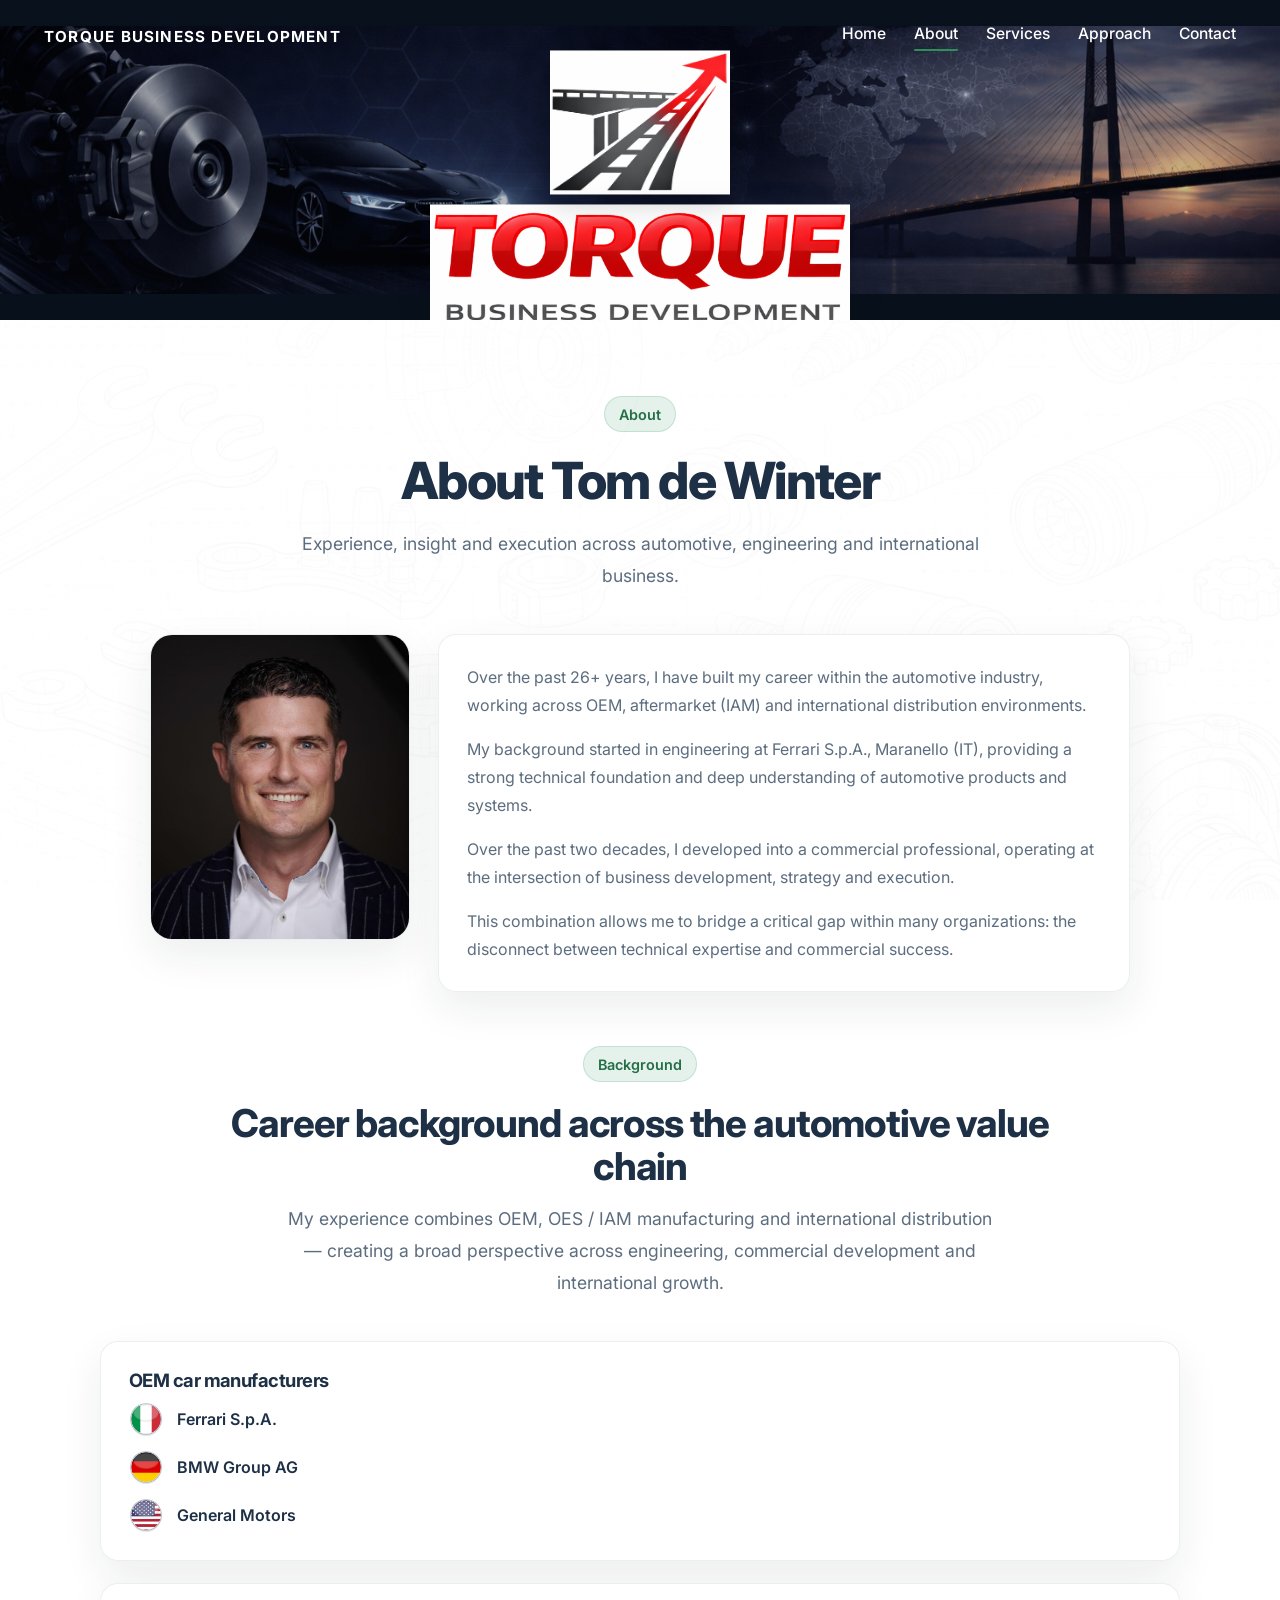
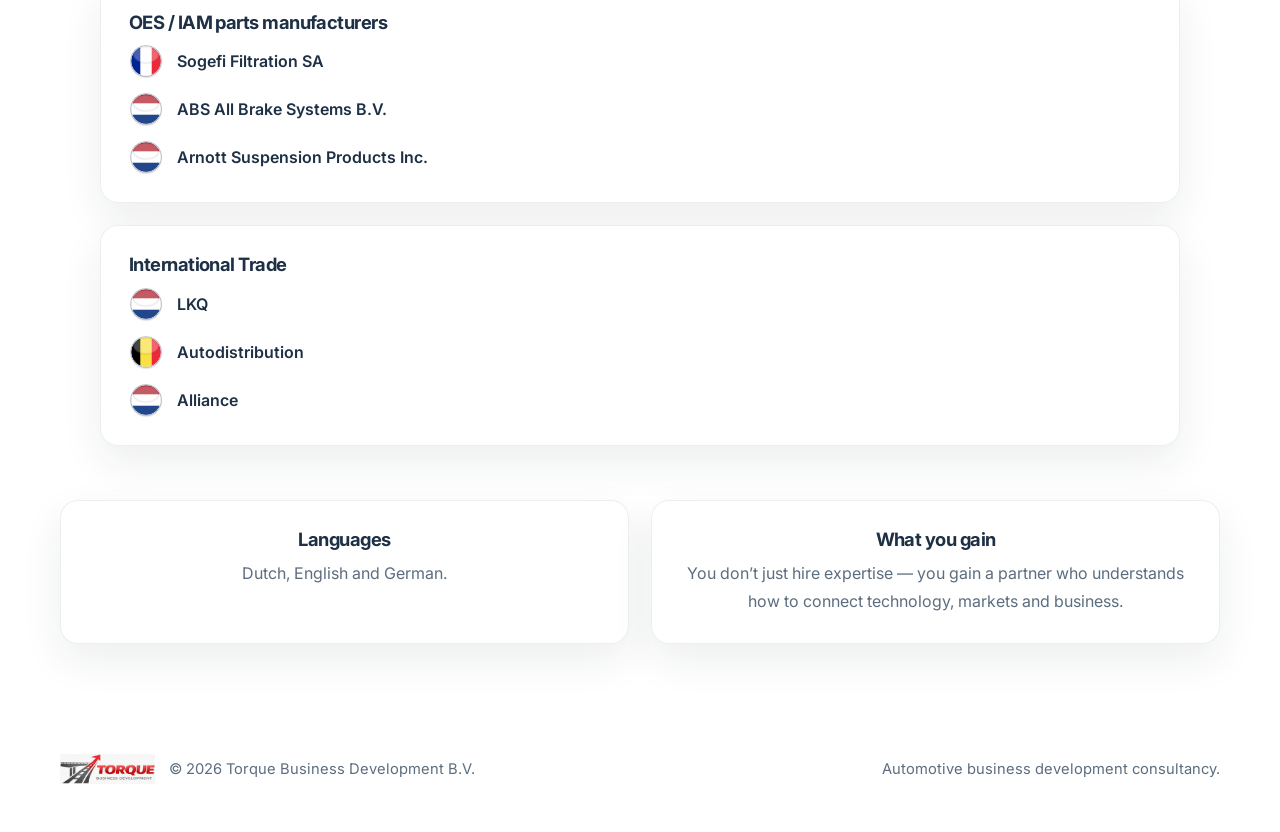
==== commit 3bec393f: "Update about.html" ====
--- a/about.html
+++ b/about.html
@@ -11,7 +11,6 @@
   <link rel="stylesheet" href="style.css" />
 </head>
 <body>
-
 <header class="hero">
   <nav class="nav">
     <div class="nav-left">Torque Business Development</div>
@@ -23,7 +22,6 @@
       <a href="contact.html">Contact</a>
     </div>
   </nav>
-
   <div class="hero-brand">
     <img src="logo-graphic.png" alt="Torque graphic logo" class="hero-logo-graphic" />
     <img src="logo-text.png" alt="Torque Business Development" class="hero-logo-text" />
@@ -44,20 +42,11 @@
       <div class="profile-photo">
         <img src="photo.png" alt="Tom de Winter" />
       </div>
-
       <div class="profile-text">
-        <p>
-          Over the past 26+ years, I have built my career within the automotive industry, working across OEM, aftermarket (IAM) and international distribution environments.
-        </p>
-        <p>
-          My background started in engineering at Ferrari S.p.A., Maranello (IT), providing a strong technical foundation and deep understanding of automotive products and systems.
-        </p>
-        <p>
-          Over the past two decades, I developed into a commercial professional, operating at the intersection of business development, strategy and execution.
-        </p>
-        <p>
-          This combination allows me to bridge a critical gap within many organizations: the disconnect between technical expertise and commercial success.
-        </p>
+        <p>Over the past 26+ years, I have built my career within the automotive industry, working across OEM, aftermarket (IAM) and international distribution environments.</p>
+        <p>My background started in engineering at Ferrari S.p.A., Maranello (IT), providing a strong technical foundation and deep understanding of automotive products and systems.</p>
+        <p>Over the past two decades, I developed into a commercial professional, operating at the intersection of business development, strategy and execution.</p>
+        <p>This combination allows me to bridge a critical gap within many organizations: the disconnect between technical expertise and commercial success.</p>
       </div>
     </div>
 
@@ -103,7 +92,6 @@
         <h3>Languages</h3>
         <p>Dutch, English and German.</p>
       </div>
-
       <div class="card">
         <h3>What you gain</h3>
         <p>You don’t just hire expertise — you gain a partner who understands how to connect technology, markets and business.</p>
@@ -118,11 +106,8 @@
       <img src="logo.png" class="footer-logo" alt="Torque logo" />
       <span>© 2026 Torque Business Development B.V.</span>
     </div>
-    <div class="footer-right">
-      Automotive business development consultancy.
-    </div>
+    <div class="footer-right">Automotive business development consultancy.</div>
   </div>
 </footer>
-
 </body>
 </html>
--- a/style.css
+++ b/style.css
@@ -1,11 +1,10 @@
 :root {
   --bg: #f4f6f7;
   --surface: rgba(255, 255, 255, 0.84);
-  --surface-strong: rgba(255, 255, 255, 0.92);
   --text: #223246;
-  --text-strong: #1b2b3d;
-  --muted: #5b6c7e;
-  --line: rgba(27, 43, 61, 0.08);
+  --text-strong: #1e3045;
+  --muted: #5c6d7f;
+  --line: rgba(30, 48, 69, 0.08);
   --accent: #2f8f5b;
   --accent-dark: #256f47;
   --accent-soft: rgba(47, 143, 91, 0.12);
@@ -61,13 +60,13 @@
 }
 
 h1 {
-  font-size: clamp(2.4rem, 4vw, 4.2rem);
+  font-size: clamp(2.3rem, 4vw, 4.1rem);
   font-weight: 800;
   margin-bottom: 20px;
 }
 
 h2 {
-  font-size: clamp(1.7rem, 3vw, 2.5rem);
+  font-size: clamp(1.7rem, 3vw, 2.45rem);
   font-weight: 750;
   margin-bottom: 16px;
 }
@@ -84,15 +83,18 @@
   line-height: 1.75;
 }
 
+/* HERO */
+
 .hero {
   position: relative;
-  min-height: 620px;
+  min-height: 320px;
   background:
-    linear-gradient(rgba(8, 14, 24, 0.20), rgba(8, 14, 24, 0.38)),
+    linear-gradient(rgba(8,14,24,0.14), rgba(8,14,24,0.32)),
     url("banner-logo.png");
-  background-size: cover;
-  background-position: center 38%;
+  background-size: contain;
+  background-position: center center;
   background-repeat: no-repeat;
+  background-color: #08111d;
   overflow: hidden;
 }
 
@@ -101,7 +103,7 @@
   display: flex;
   justify-content: space-between;
   align-items: center;
-  padding: 28px 56px;
+  padding: 24px 44px;
   color: #ffffff;
   position: relative;
   z-index: 3;
@@ -148,7 +150,7 @@
 .hero-brand {
   position: absolute;
   left: 50%;
-  top: 58%;
+  top: 59%;
   transform: translate(-50%, -50%);
   z-index: 2;
   text-align: center;
@@ -156,20 +158,25 @@
 }
 
 .hero-logo-graphic {
-  width: 132px;
-  margin: 0 auto 12px;
-  filter: drop-shadow(0 8px 18px rgba(0, 0, 0, 0.22));
+  width: 180px;
+  margin: 0 auto 10px;
+  background: transparent;
+  mix-blend-mode: multiply;
+  filter: drop-shadow(0 8px 16px rgba(0, 0, 0, 0.18));
 }
 
 .hero-logo-text {
-  width: 520px;
+  width: 420px;
   max-width: 72vw;
-  margin: 0 auto;
-  filter: drop-shadow(0 8px 18px rgba(0, 0, 0, 0.18));
-}
+  background: transparent;
+  mix-blend-mode: multiply;
+  filter: drop-shadow(0 8px 16px rgba(0, 0, 0, 0.12));
+}
+
+/* CONTENT */
 
 .content {
-  padding: 88px 0;
+  padding: 76px 0;
 }
 
 .section-heading {
@@ -193,8 +200,8 @@
 }
 
 .intro {
-  font-size: 1.12rem;
-  line-height: 1.85;
+  font-size: 1.1rem;
+  line-height: 1.82;
   max-width: 64ch;
   margin: 0 auto;
 }
@@ -217,7 +224,9 @@
 }
 
 .card,
-.text-panel {
+.text-panel,
+.profile-text,
+.experience-card {
   background: var(--surface);
   border: 1px solid var(--line);
   border-radius: var(--radius);
@@ -233,10 +242,6 @@
 .text-panel {
   max-width: 920px;
   margin: 0 auto;
-}
-
-.text-panel p + p {
-  margin-top: 16px;
 }
 
 .top-space {
@@ -276,7 +281,7 @@
 
 .button-secondary {
   border: 1px solid var(--line);
-  background: rgba(255, 255, 255, 0.65);
+  background: rgba(255, 255, 255, 0.68);
   color: var(--text-strong);
 }
 
@@ -308,7 +313,7 @@
   border: 1px solid var(--line);
   box-shadow: var(--shadow);
   overflow: hidden;
-  background: var(--surface-strong);
+  background: rgba(255,255,255,0.9);
 }
 
 .profile-photo img {
@@ -317,15 +322,8 @@
   object-fit: cover;
 }
 
-.profile-text {
-  background: var(--surface);
-  border: 1px solid var(--line);
-  border-radius: var(--radius);
-  padding: 28px;
-  box-shadow: var(--shadow);
-}
-
-.profile-text p + p {
+.profile-text p + p,
+.text-panel p + p {
   margin-top: 16px;
 }
 
@@ -336,14 +334,6 @@
   margin: 0 auto;
 }
 
-.experience-card {
-  background: var(--surface);
-  border: 1px solid var(--line);
-  border-radius: var(--radius);
-  padding: 24px 26px;
-  box-shadow: var(--shadow);
-}
-
 .flag-list {
   display: grid;
   gap: 14px;
@@ -374,8 +364,8 @@
 .contact-item {
   padding: 14px 16px;
   border-radius: 14px;
-  background: rgba(255,255,255,0.60);
-  border: 1px solid rgba(27, 43, 61, 0.06);
+  background: rgba(255,255,255,0.62);
+  border: 1px solid rgba(30, 48, 69, 0.06);
 }
 
 .contact-item span {
@@ -433,35 +423,18 @@
   color: var(--muted);
 }
 
-@media (max-width: 1100px) {
-  .hero {
-    min-height: 560px;
-  }
-
-  .nav {
-    padding: 24px 28px;
-  }
-
-  .hero-logo-graphic {
-    width: 118px;
-  }
-
-  .hero-logo-text {
-    width: 470px;
-  }
-}
-
 @media (max-width: 920px) {
   .hero {
-    min-height: 430px;
-    background-position: center 34%;
+    min-height: 260px;
+    background-size: contain;
+    background-position: center center;
   }
 
   .nav {
     flex-direction: column;
     align-items: flex-start;
     gap: 16px;
-    padding: 20px 18px;
+    padding: 18px 18px;
   }
 
   .nav-right {
@@ -469,17 +442,17 @@
   }
 
   .hero-brand {
-    top: 62%;
+    top: 66%;
   }
 
   .hero-logo-graphic {
-    width: 84px;
-    margin-bottom: 8px;
+    width: 96px;
+    margin-bottom: 6px;
   }
 
   .hero-logo-text {
-    width: 300px;
-    max-width: 74vw;
+    width: 240px;
+    max-width: 76vw;
   }
 
   .cards-two,
@@ -501,9 +474,7 @@
   }
 
   .hero {
-    min-height: 300px;
-    background-position: center center;
-    background-size: cover;
+    min-height: 220px;
   }
 
   .nav-left {
@@ -513,20 +484,6 @@
 
   .nav-right a {
     font-size: 0.95rem;
-  }
-
-  .hero-brand {
-    top: 66%;
-  }
-
-  .hero-logo-graphic {
-    width: 62px;
-    margin-bottom: 6px;
-  }
-
-  .hero-logo-text {
-    width: 220px;
-    max-width: 78vw;
   }
 
   .content {
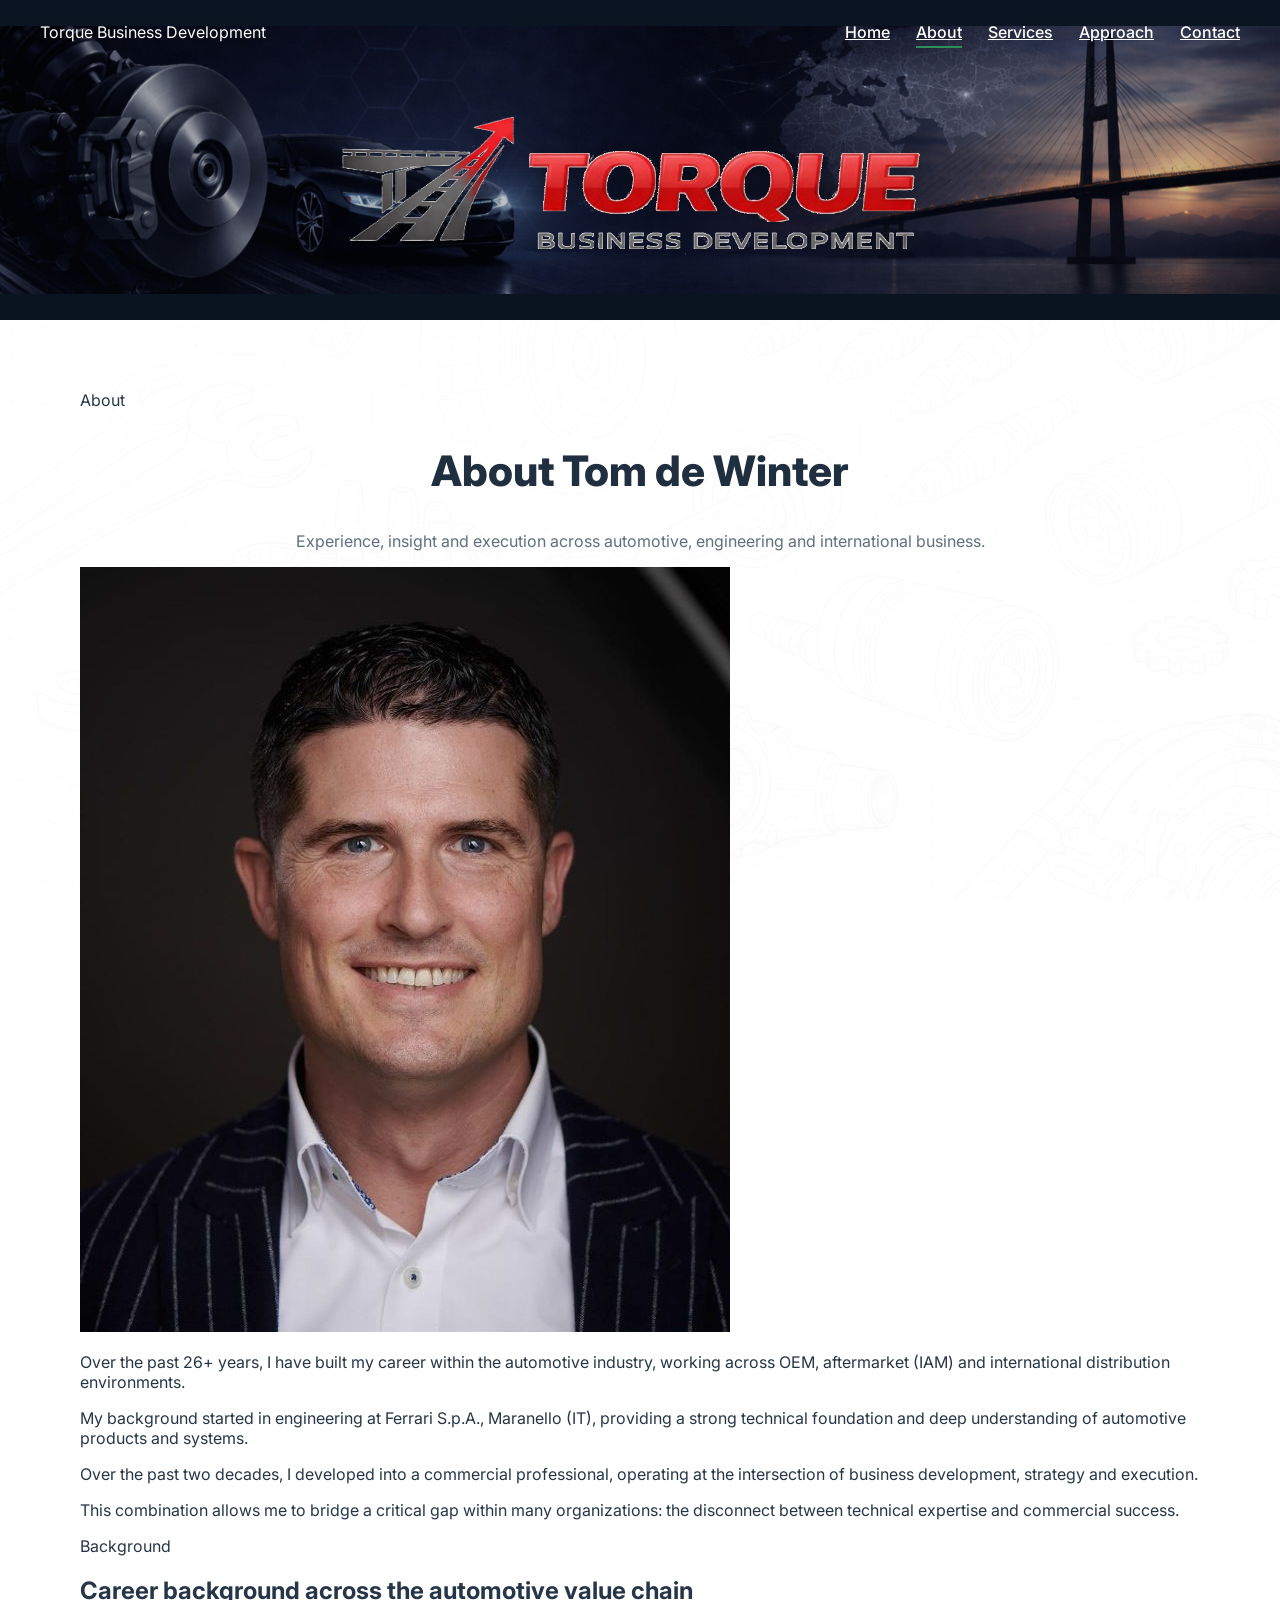
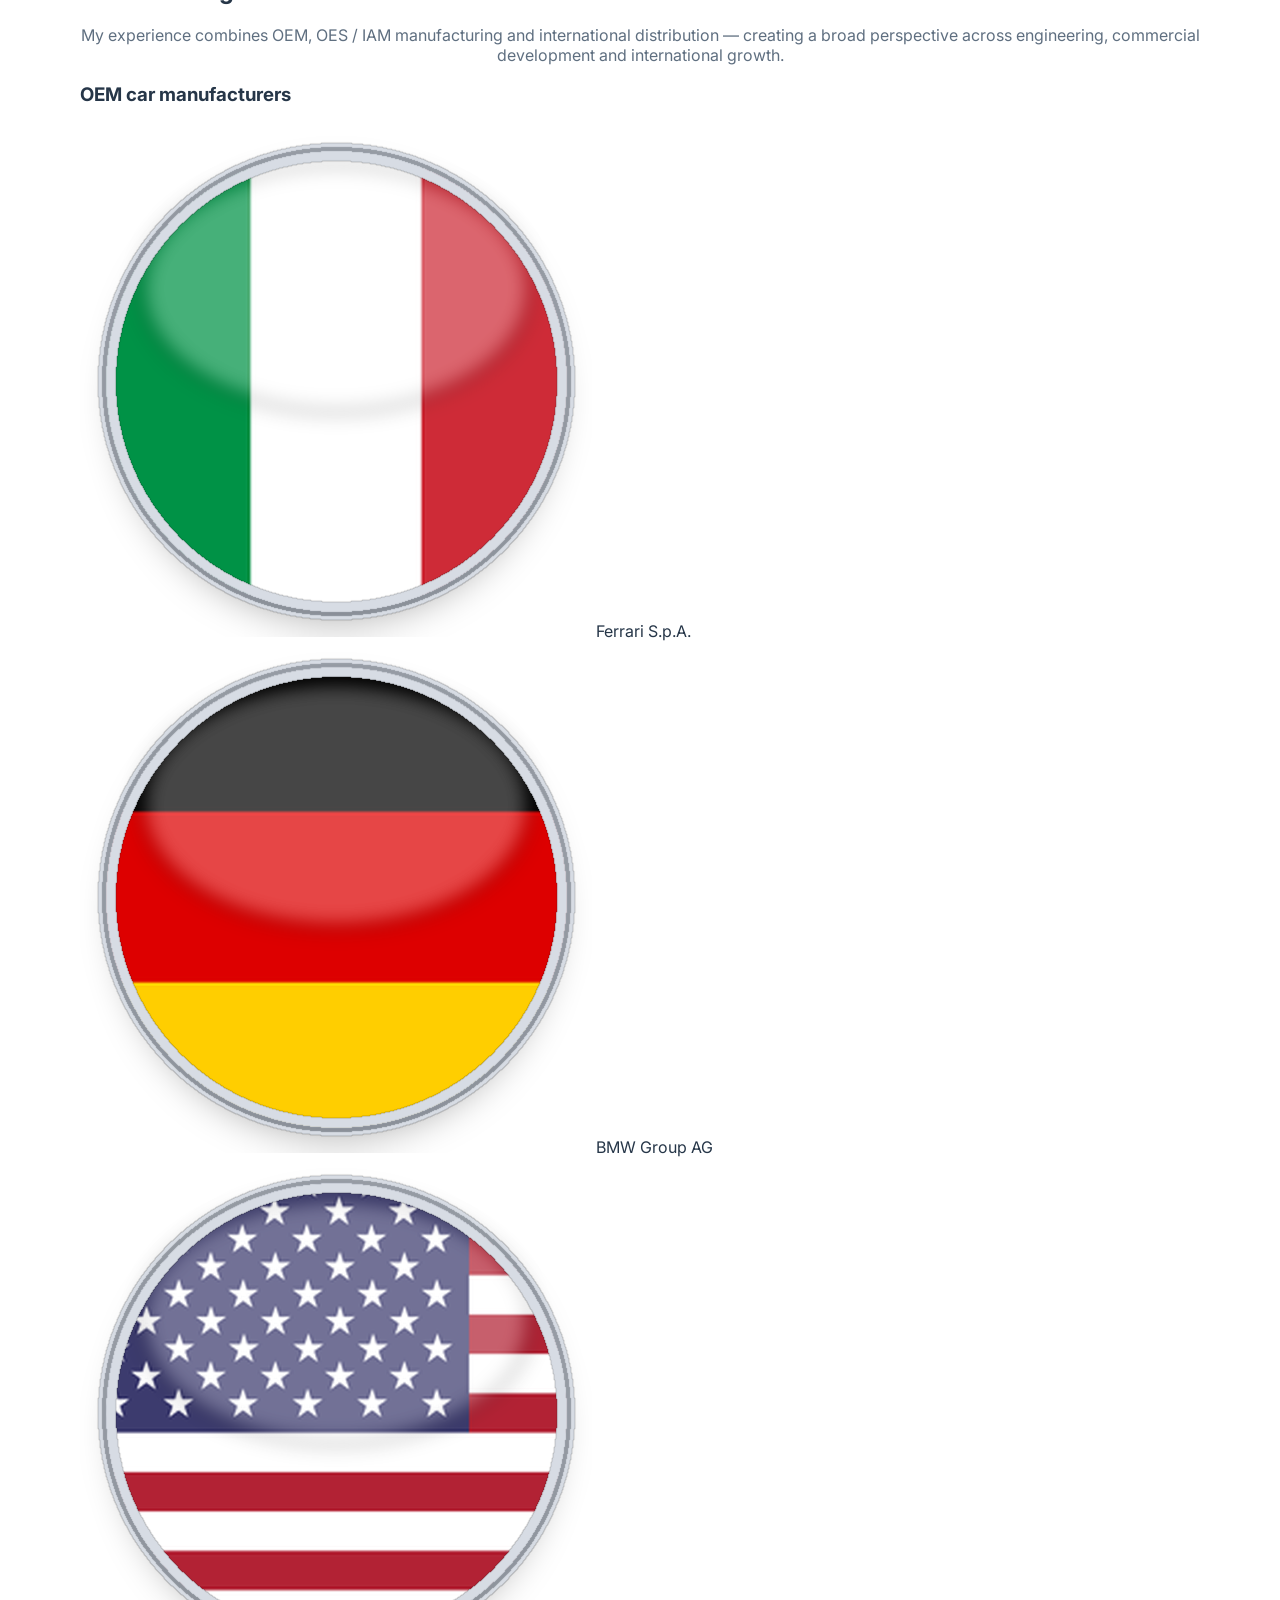
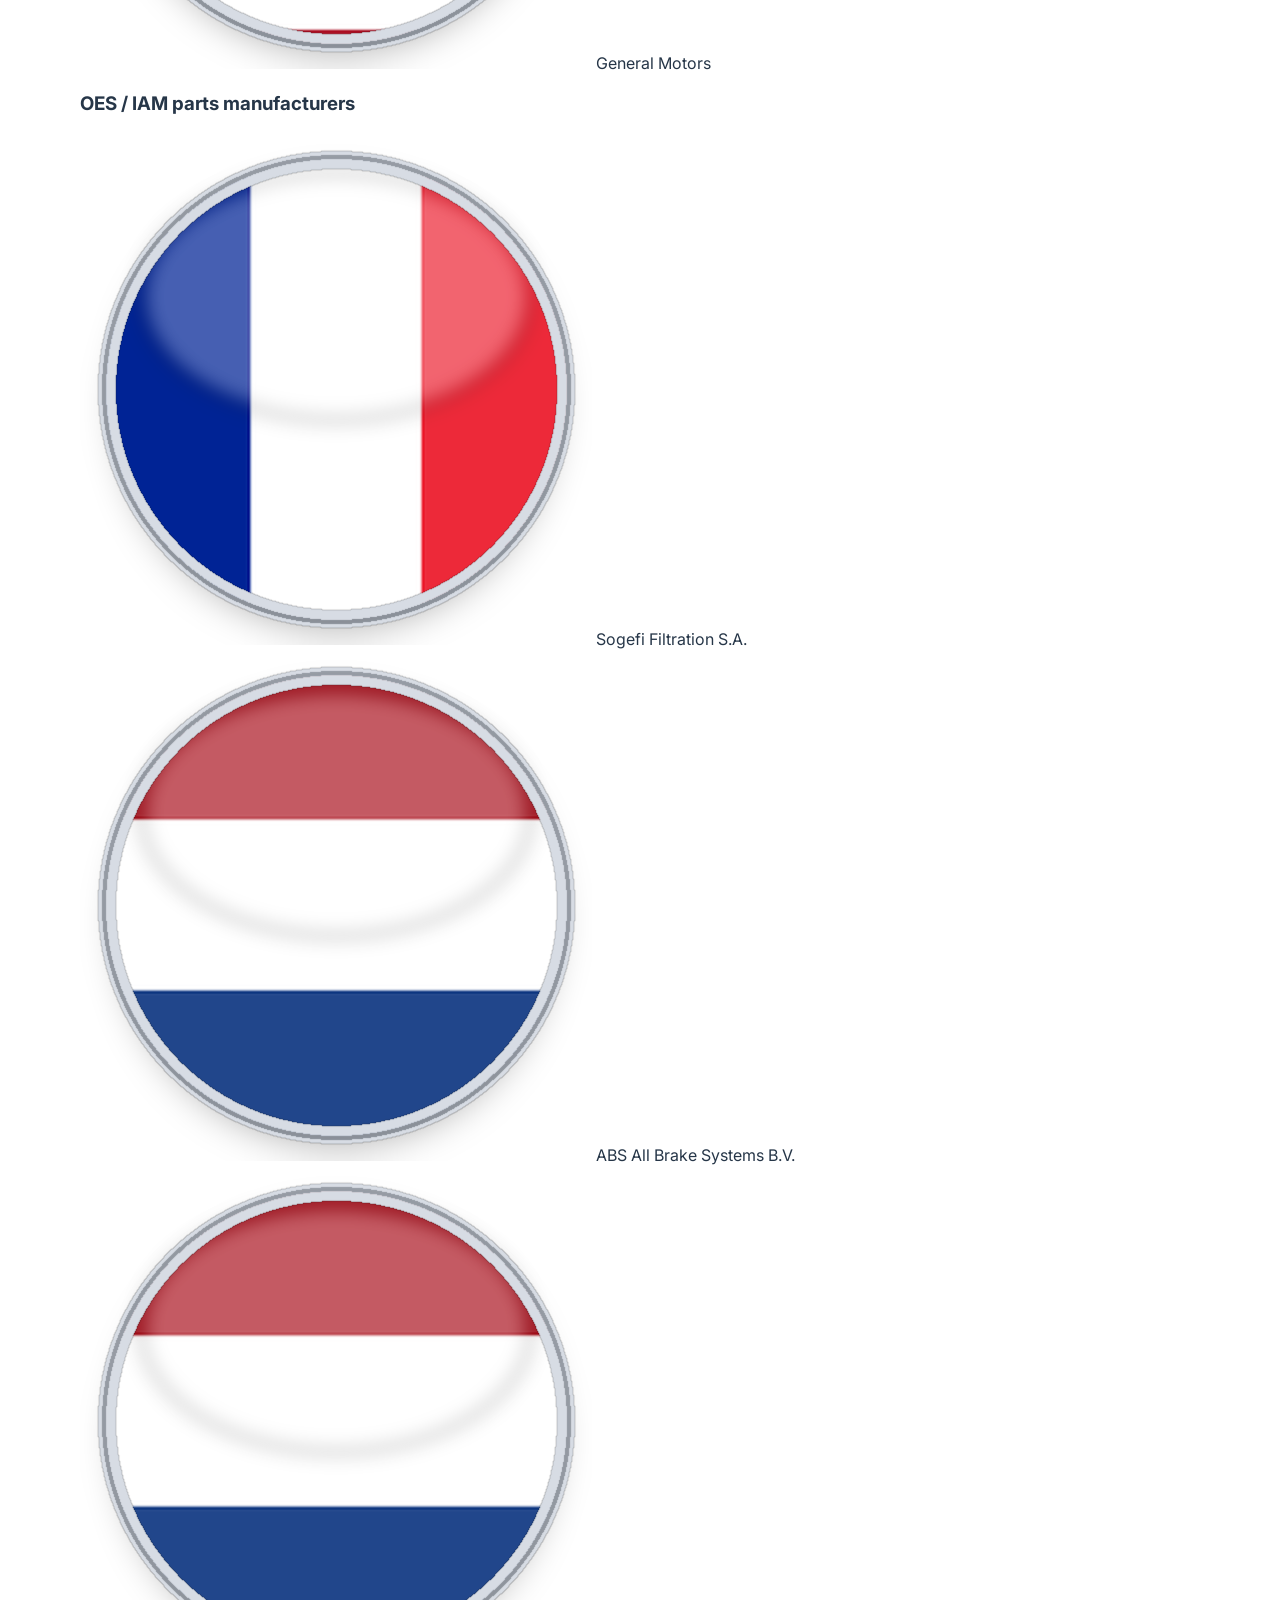
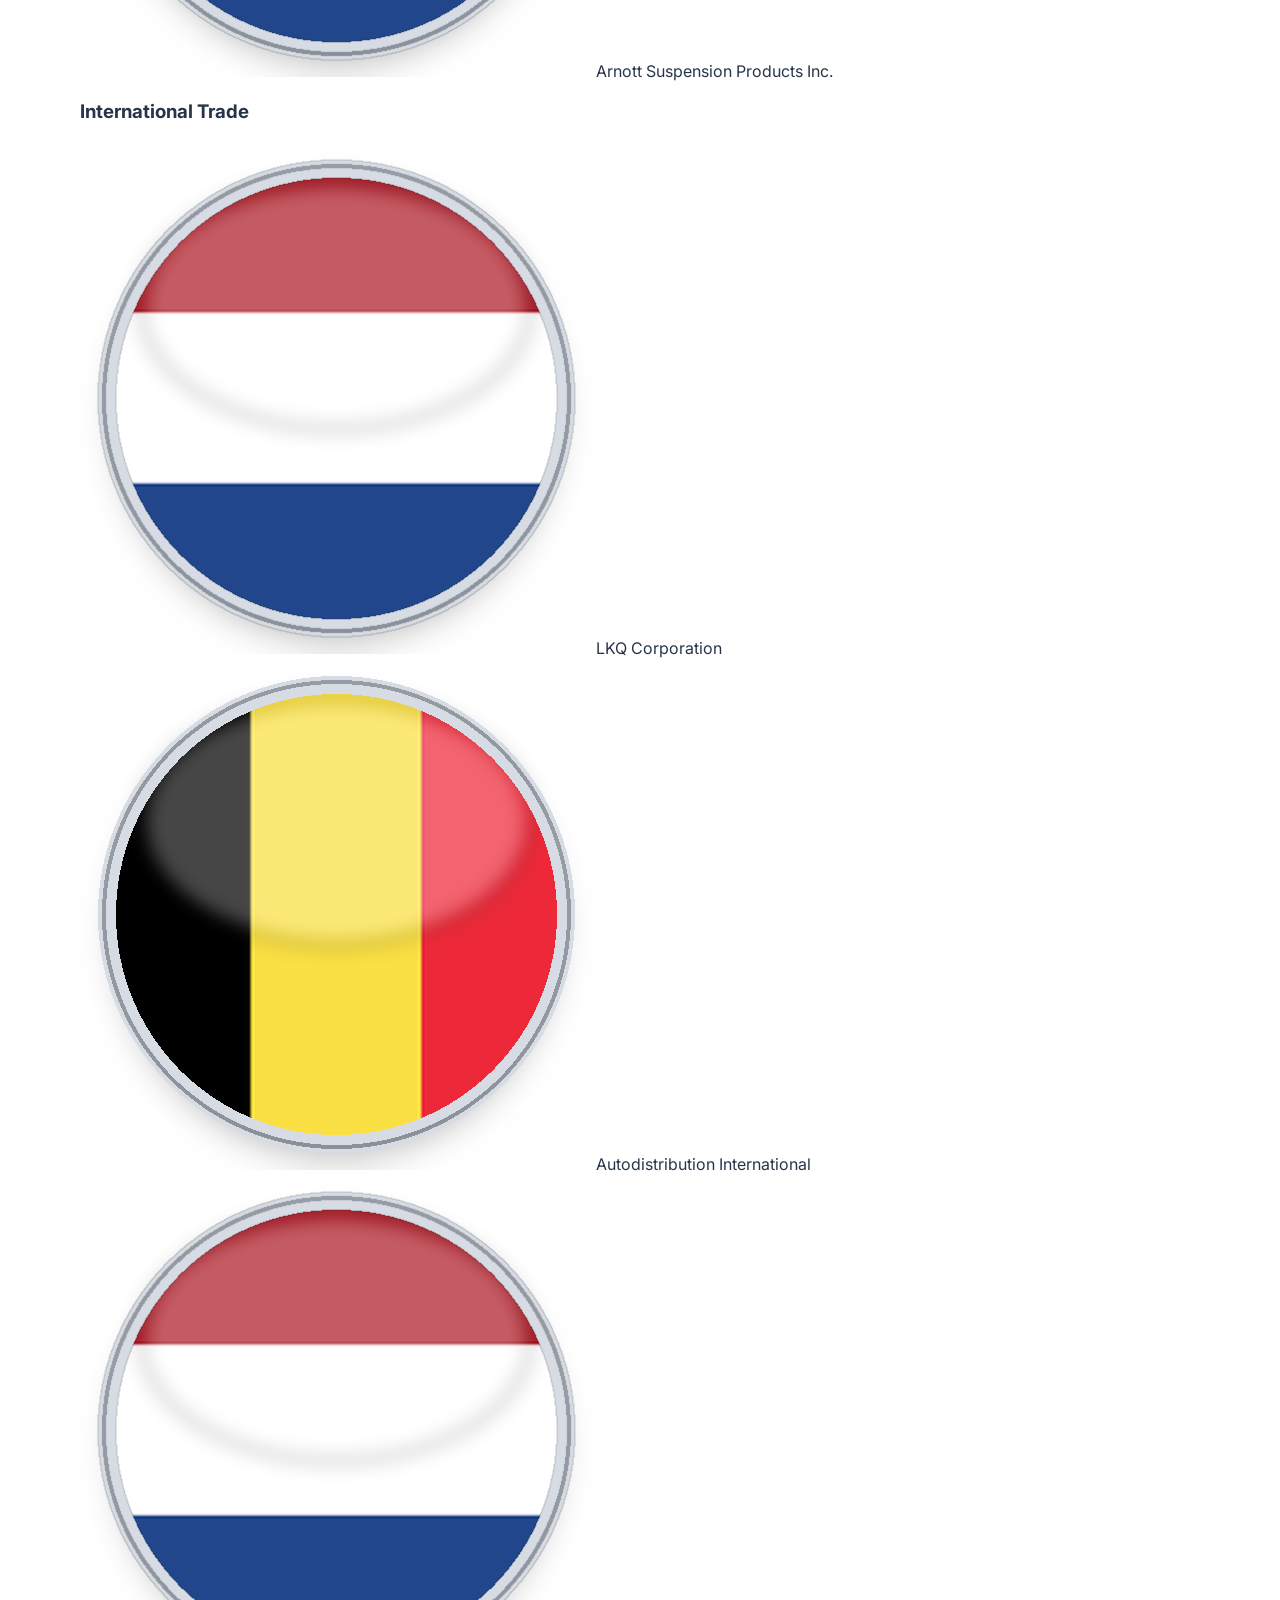
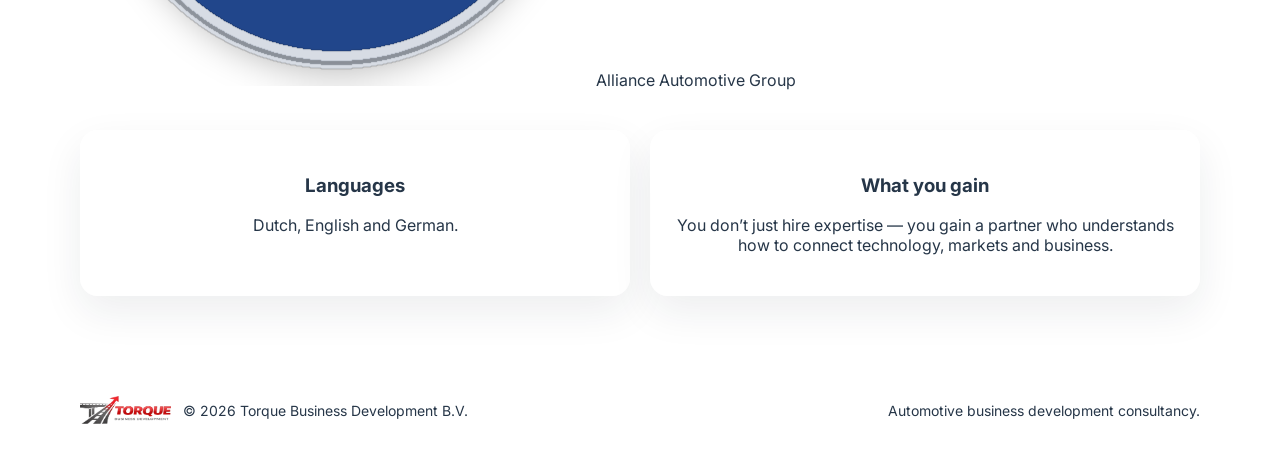
==== commit 5bfa1825: "Update about.html" ====
--- a/about.html
+++ b/about.html
@@ -71,7 +71,7 @@
       <div class="experience-card">
         <h3>OES / IAM parts manufacturers</h3>
         <div class="flag-list">
-          <div class="flag-item"><img src="flag-fr-round.png" alt="France flag" /> Sogefi Filtration SA</div>
+          <div class="flag-item"><img src="flag-fr-round.png" alt="France flag" /> Sogefi Filtration S.A.</div>
           <div class="flag-item"><img src="flag-nl-round.png" alt="Netherlands flag" /> ABS All Brake Systems B.V.</div>
           <div class="flag-item"><img src="flag-nl-round.png" alt="Netherlands flag" /> Arnott Suspension Products Inc.</div>
         </div>
@@ -80,9 +80,9 @@
       <div class="experience-card">
         <h3>International Trade</h3>
         <div class="flag-list">
-          <div class="flag-item"><img src="flag-nl-round.png" alt="Netherlands flag" /> LKQ</div>
-          <div class="flag-item"><img src="flag-be-round.png" alt="Belgium flag" /> Autodistribution</div>
-          <div class="flag-item"><img src="flag-nl-round.png" alt="Netherlands flag" /> Alliance</div>
+          <div class="flag-item"><img src="flag-nl-round.png" alt="Netherlands flag" /> LKQ Corporation</div>
+          <div class="flag-item"><img src="flag-be-round.png" alt="Belgium flag" /> Autodistribution International</div>
+          <div class="flag-item"><img src="flag-nl-round.png" alt="Netherlands flag" /> Alliance Automotive Group</div>
         </div>
       </div>
     </div>
--- a/style.css
+++ b/style.css
@@ -1,9 +1,9 @@
 :root {
   --bg: #f4f6f7;
-  --surface: rgba(255, 255, 255, 0.84);
-  --text: #223246;
-  --text-strong: #1e3045;
-  --muted: #5c6d7f;
+  --surface: rgba(255, 255, 255, 0.85);
+  --text: #263648;
+  --text-strong: #1f2f40;
+  --muted: #5f6f80;
   --line: rgba(30, 48, 69, 0.08);
   --accent: #2f8f5b;
   --accent-dark: #256f47;
@@ -18,500 +18,193 @@
   box-sizing: border-box;
 }
 
-html {
-  scroll-behavior: smooth;
-}
-
 body {
   margin: 0;
   font-family: 'Inter', sans-serif;
   color: var(--text);
   background:
-    linear-gradient(rgba(255,255,255,0.74), rgba(255,255,255,0.84)),
+    linear-gradient(rgba(255,255,255,0.78), rgba(255,255,255,0.85)),
     url('background-light.png');
   background-size: cover;
-  background-position: center top;
   background-repeat: repeat-y;
   background-attachment: fixed;
-  -webkit-font-smoothing: antialiased;
-  text-rendering: optimizeLegibility;
-}
-
-a {
-  color: inherit;
-  text-decoration: none;
-}
-
-img {
-  max-width: 100%;
-  display: block;
-}
-
-.container {
-  width: min(var(--max), calc(100% - 40px));
-  margin: 0 auto;
-}
-
-h1, h2, h3 {
-  margin: 0;
-  color: var(--text-strong);
-  letter-spacing: -0.03em;
-  line-height: 1.1;
-}
-
-h1 {
-  font-size: clamp(2.3rem, 4vw, 4.1rem);
-  font-weight: 800;
-  margin-bottom: 20px;
-}
-
-h2 {
-  font-size: clamp(1.7rem, 3vw, 2.45rem);
-  font-weight: 750;
-  margin-bottom: 16px;
-}
-
-h3 {
-  font-size: 1.15rem;
-  font-weight: 700;
-  margin-bottom: 10px;
-}
-
-p {
-  margin: 0;
-  color: var(--muted);
-  line-height: 1.75;
-}
-
-/* HERO */
+}
+
+/* ================= HERO ================= */
 
 .hero {
   position: relative;
-  min-height: 320px;
+  min-height: 320px; /* platter */
   background:
-    linear-gradient(rgba(8,14,24,0.14), rgba(8,14,24,0.32)),
+    linear-gradient(rgba(8,14,24,0.15), rgba(8,14,24,0.3)),
     url("banner-logo.png");
   background-size: contain;
-  background-position: center center;
+  background-position: center;
   background-repeat: no-repeat;
-  background-color: #08111d;
-  overflow: hidden;
-}
+  background-color: #0b1624;
+}
+
+/* NAV */
 
 .nav {
-  width: 100%;
   display: flex;
   justify-content: space-between;
-  align-items: center;
-  padding: 24px 44px;
-  color: #ffffff;
+  padding: 22px 40px;
+  color: white;
+}
+
+.nav-right {
+  display: flex;
+  gap: 26px;
+}
+
+.nav-right a {
+  color: white;
+  font-weight: 500;
   position: relative;
-  z-index: 3;
-}
-
-.nav-left {
-  font-weight: 700;
-  letter-spacing: 0.08em;
-  font-size: 0.95rem;
-  text-transform: uppercase;
-}
-
-.nav-right {
-  display: flex;
-  align-items: center;
-  gap: 28px;
-  flex-wrap: wrap;
-}
-
-.nav-right a {
-  color: #ffffff;
-  font-weight: 500;
-  font-size: 0.98rem;
-  position: relative;
-  padding-bottom: 6px;
-  transition: opacity 0.2s ease;
-}
-
-.nav-right a:hover {
-  opacity: 0.82;
 }
 
 .nav-right a.active::after {
   content: "";
   position: absolute;
+  bottom: -6px;
   left: 0;
-  bottom: -2px;
   width: 100%;
   height: 2px;
   background: var(--accent);
-  border-radius: 999px;
-}
+}
+
+/* ================= LOGO ================= */
 
 .hero-brand {
   position: absolute;
+  top: 58%;
   left: 50%;
-  top: 59%;
   transform: translate(-50%, -50%);
-  z-index: 2;
-  text-align: center;
-  pointer-events: none;
-}
+  text-align: center;
+}
+
+/* 🔥 ARTEFACT-VRIJ FIX */
+
+.hero-logo-graphic,
+.hero-logo-text {
+  background: transparent;
+  mix-blend-mode: normal; /* 👈 FIX */
+  image-rendering: auto;
+  filter: drop-shadow(0 6px 16px rgba(0, 0, 0, 0.28));
+}
+
+/* groter grafisch logo */
 
 .hero-logo-graphic {
   width: 180px;
-  margin: 0 auto 10px;
-  background: transparent;
-  mix-blend-mode: multiply;
-  filter: drop-shadow(0 8px 16px rgba(0, 0, 0, 0.18));
-}
+  margin-bottom: 8px;
+}
+
+/* tekst */
 
 .hero-logo-text {
   width: 420px;
-  max-width: 72vw;
-  background: transparent;
-  mix-blend-mode: multiply;
-  filter: drop-shadow(0 8px 16px rgba(0, 0, 0, 0.12));
-}
-
-/* CONTENT */
+}
+
+/* ================= CONTENT ================= */
 
 .content {
-  padding: 76px 0;
-}
-
-.section-heading {
-  max-width: 860px;
-  margin: 0 auto 42px;
-  text-align: center;
-}
-
-.eyebrow {
-  display: inline-flex;
-  align-items: center;
-  min-height: 36px;
-  padding: 0 14px;
-  border-radius: 999px;
-  background: var(--accent-soft);
-  color: var(--accent-dark);
-  border: 1px solid rgba(47, 143, 91, 0.18);
-  font-size: 0.9rem;
-  font-weight: 600;
-  margin-bottom: 20px;
+  padding: 70px 0;
+}
+
+.container {
+  max-width: var(--max);
+  margin: 0 auto;
+  padding: 0 20px;
+}
+
+h1 {
+  text-align: center;
+  font-size: 42px;
+  font-weight: 800;
+  color: var(--text-strong);
 }
 
 .intro {
-  font-size: 1.1rem;
-  line-height: 1.82;
-  max-width: 64ch;
-  margin: 0 auto;
+  text-align: center;
+  margin-top: 15px;
+  color: var(--muted);
 }
 
 .cards {
   display: grid;
-  gap: 22px;
+  gap: 20px;
+  margin-top: 40px;
 }
 
 .cards-two {
   grid-template-columns: repeat(2, 1fr);
 }
 
-.cards-three {
-  grid-template-columns: repeat(3, 1fr);
-}
-
-.cards-four {
-  grid-template-columns: repeat(4, 1fr);
-}
-
-.card,
-.text-panel,
-.profile-text,
-.experience-card {
+.card {
   background: var(--surface);
-  border: 1px solid var(--line);
+  padding: 25px;
   border-radius: var(--radius);
-  padding: 28px;
   box-shadow: var(--shadow);
-  backdrop-filter: blur(6px);
-}
-
-.card {
-  text-align: center;
-}
-
-.text-panel {
-  max-width: 920px;
-  margin: 0 auto;
-}
-
-.top-space {
-  margin-top: 54px;
-}
-
-.top-space-small {
-  margin-top: 18px;
-}
-
-.center-text {
-  text-align: center;
-}
-
-.button,
-.button-secondary {
-  display: inline-flex;
-  align-items: center;
-  justify-content: center;
-  min-height: 50px;
-  padding: 0 20px;
-  border-radius: var(--radius-small);
-  font-weight: 700;
-  font-size: 0.98rem;
-  transition: transform 0.15s ease, background 0.2s ease;
-}
-
-.button {
-  background: var(--accent);
-  color: #ffffff;
-}
-
-.button:hover {
-  transform: translateY(-1px);
-  background: var(--accent-dark);
-}
-
-.button-secondary {
-  border: 1px solid var(--line);
-  background: rgba(255, 255, 255, 0.68);
-  color: var(--text-strong);
-}
-
-.button-secondary:hover {
-  transform: translateY(-1px);
-  background: rgba(255, 255, 255, 0.92);
-}
-
-.cta-wrap,
-.actions {
-  display: flex;
-  gap: 14px;
-  flex-wrap: wrap;
-  justify-content: center;
-}
-
-.about-profile {
-  display: grid;
-  grid-template-columns: 260px 1fr;
-  gap: 28px;
-  align-items: start;
-  max-width: 980px;
-  margin: 0 auto;
-}
-
-.profile-photo {
-  width: 100%;
-  border-radius: 22px;
-  border: 1px solid var(--line);
-  box-shadow: var(--shadow);
-  overflow: hidden;
-  background: rgba(255,255,255,0.9);
-}
-
-.profile-photo img {
-  width: 100%;
-  height: auto;
-  object-fit: cover;
-}
-
-.profile-text p + p,
-.text-panel p + p {
-  margin-top: 16px;
-}
-
-.experience-groups {
-  display: grid;
-  gap: 22px;
-  max-width: 1080px;
-  margin: 0 auto;
-}
-
-.flag-list {
-  display: grid;
-  gap: 14px;
-  margin-top: 12px;
-}
-
-.flag-item {
-  display: flex;
-  align-items: center;
-  gap: 14px;
-  color: var(--text-strong);
-  font-weight: 600;
-}
-
-.flag-item img {
-  width: 34px;
-  height: 34px;
-  flex: 0 0 34px;
-}
-
-.contact-list {
-  display: grid;
-  gap: 14px;
-  margin-top: 16px;
-  text-align: left;
-}
-
-.contact-item {
-  padding: 14px 16px;
-  border-radius: 14px;
-  background: rgba(255,255,255,0.62);
-  border: 1px solid rgba(30, 48, 69, 0.06);
-}
-
-.contact-item span {
-  display: block;
-  color: var(--muted);
-  font-size: 0.9rem;
-  margin-bottom: 4px;
-}
-
-.contact-item strong {
-  color: var(--text-strong);
-}
-
-.step-number {
-  display: inline-flex;
-  width: 40px;
-  height: 40px;
-  border-radius: 999px;
-  align-items: center;
-  justify-content: center;
-  background: var(--accent-soft);
-  color: var(--accent-dark);
-  font-weight: 700;
-  margin-bottom: 16px;
-  border: 1px solid rgba(47, 143, 91, 0.2);
-}
+  text-align: center;
+}
+
+/* ================= FOOTER ================= */
 
 .footer {
-  padding: 34px 0 48px;
-  color: var(--muted);
-  font-size: 0.92rem;
+  padding: 30px;
+  font-size: 14px;
 }
 
 .footer-row {
   display: flex;
   justify-content: space-between;
   align-items: center;
-  gap: 20px;
-  flex-wrap: wrap;
 }
 
 .footer-left {
   display: flex;
   align-items: center;
-  gap: 14px;
-  flex-wrap: wrap;
+  gap: 12px;
 }
 
 .footer-logo {
-  height: 30px;
-  width: auto;
-}
-
-.footer-right {
-  color: var(--muted);
-}
-
-@media (max-width: 920px) {
+  height: 28px;
+}
+
+/* ================= MOBILE ================= */
+
+@media (max-width: 768px) {
+
   .hero {
-    min-height: 260px;
-    background-size: contain;
-    background-position: center center;
+    min-height: 240px;
   }
 
   .nav {
     flex-direction: column;
-    align-items: flex-start;
+    gap: 10px;
+    padding: 16px;
+  }
+
+  .nav-right {
+    flex-wrap: wrap;
     gap: 16px;
-    padding: 18px 18px;
-  }
-
-  .nav-right {
-    gap: 16px 18px;
-  }
-
-  .hero-brand {
-    top: 66%;
   }
 
   .hero-logo-graphic {
-    width: 96px;
-    margin-bottom: 6px;
+    width: 90px;
   }
 
   .hero-logo-text {
     width: 240px;
-    max-width: 76vw;
-  }
-
-  .cards-two,
-  .cards-three,
-  .cards-four,
-  .about-profile {
+  }
+
+  .cards-two {
     grid-template-columns: 1fr;
   }
 
-  .profile-photo {
-    max-width: 280px;
-    margin: 0 auto;
-  }
-}
-
-@media (max-width: 640px) {
-  .container {
-    width: calc(100% - 24px);
-  }
-
-  .hero {
-    min-height: 220px;
-  }
-
-  .nav-left {
-    font-size: 0.84rem;
-    letter-spacing: 0.06em;
-  }
-
-  .nav-right a {
-    font-size: 0.95rem;
-  }
-
-  .content {
-    padding: 56px 0;
-  }
-
   h1 {
-    font-size: 2.1rem;
-  }
-
-  h2 {
-    font-size: 1.55rem;
-  }
-
-  .intro {
-    font-size: 1rem;
-    line-height: 1.72;
-  }
-
-  .card,
-  .text-panel,
-  .profile-text,
-  .experience-card {
-    padding: 22px;
-  }
-
-  .footer-row {
-    flex-direction: column;
-    align-items: flex-start;
-  }
-}
+    font-size: 28px;
+  }
+}
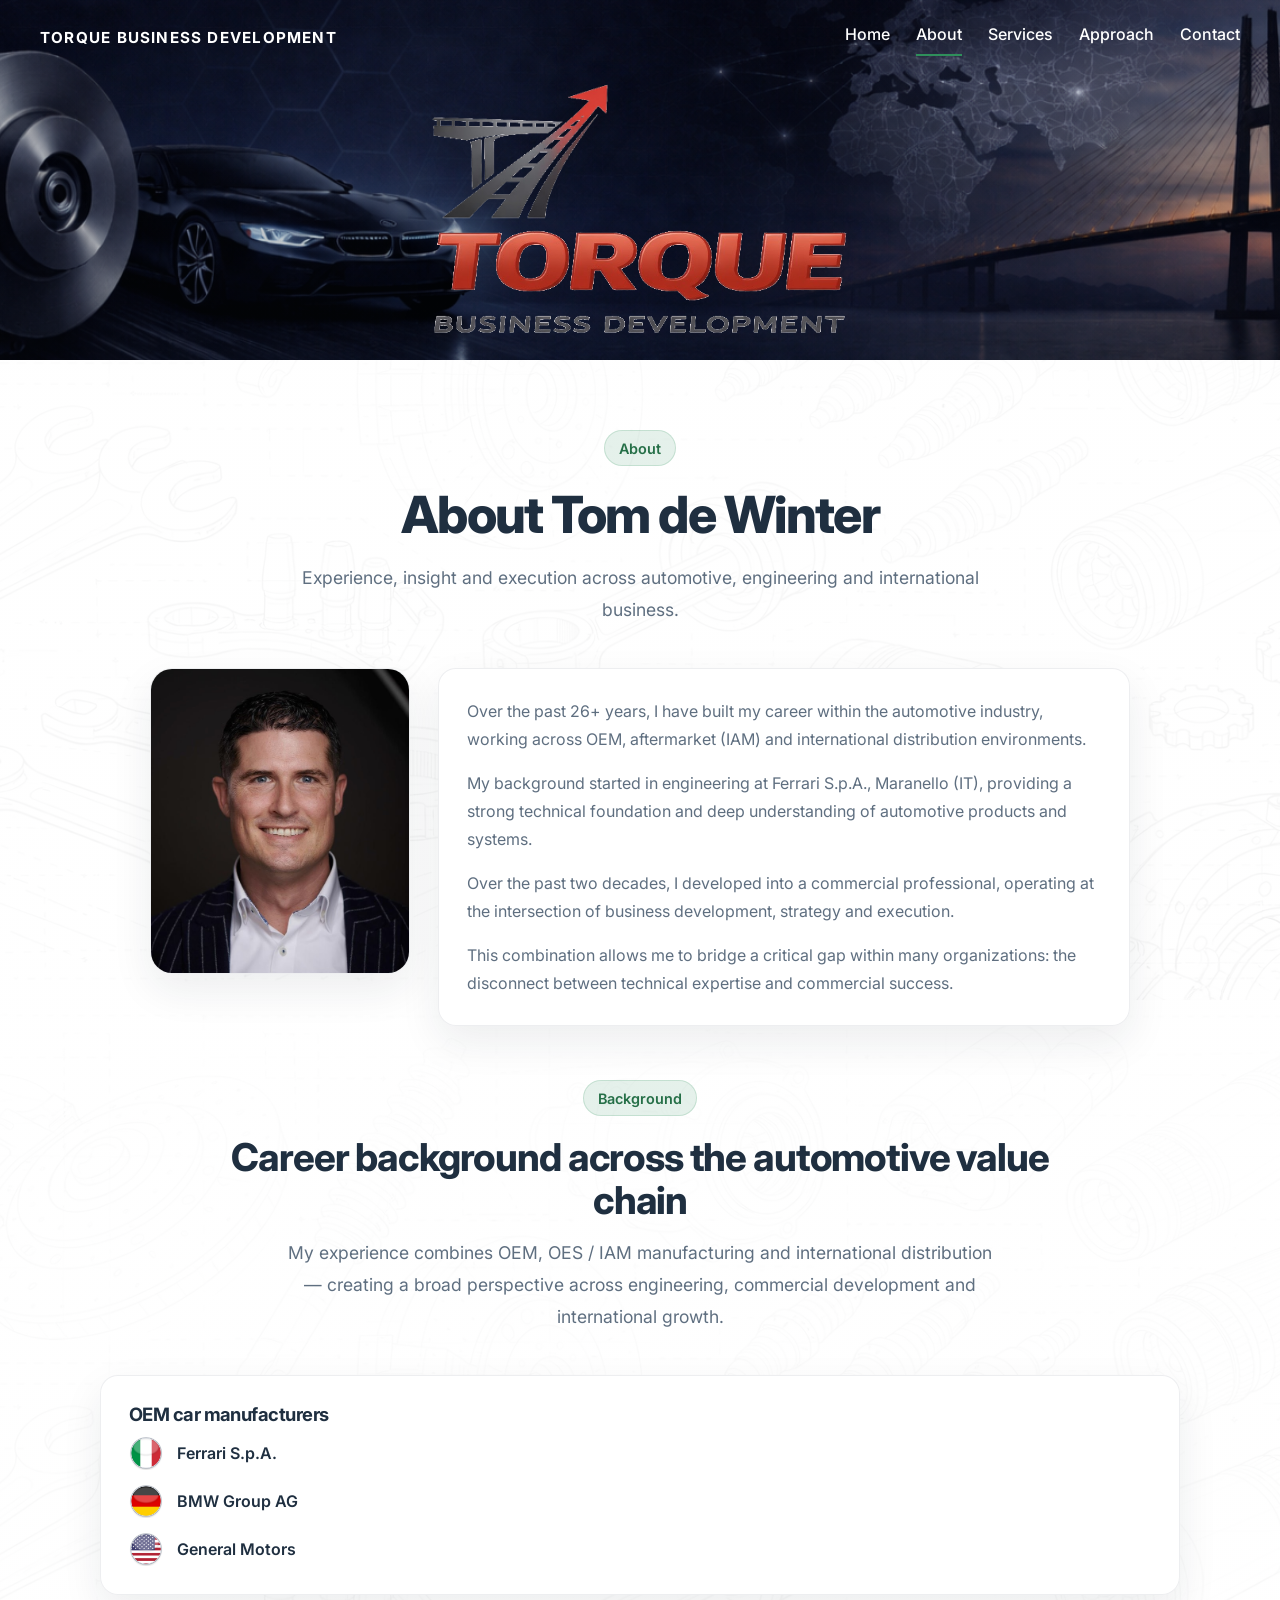
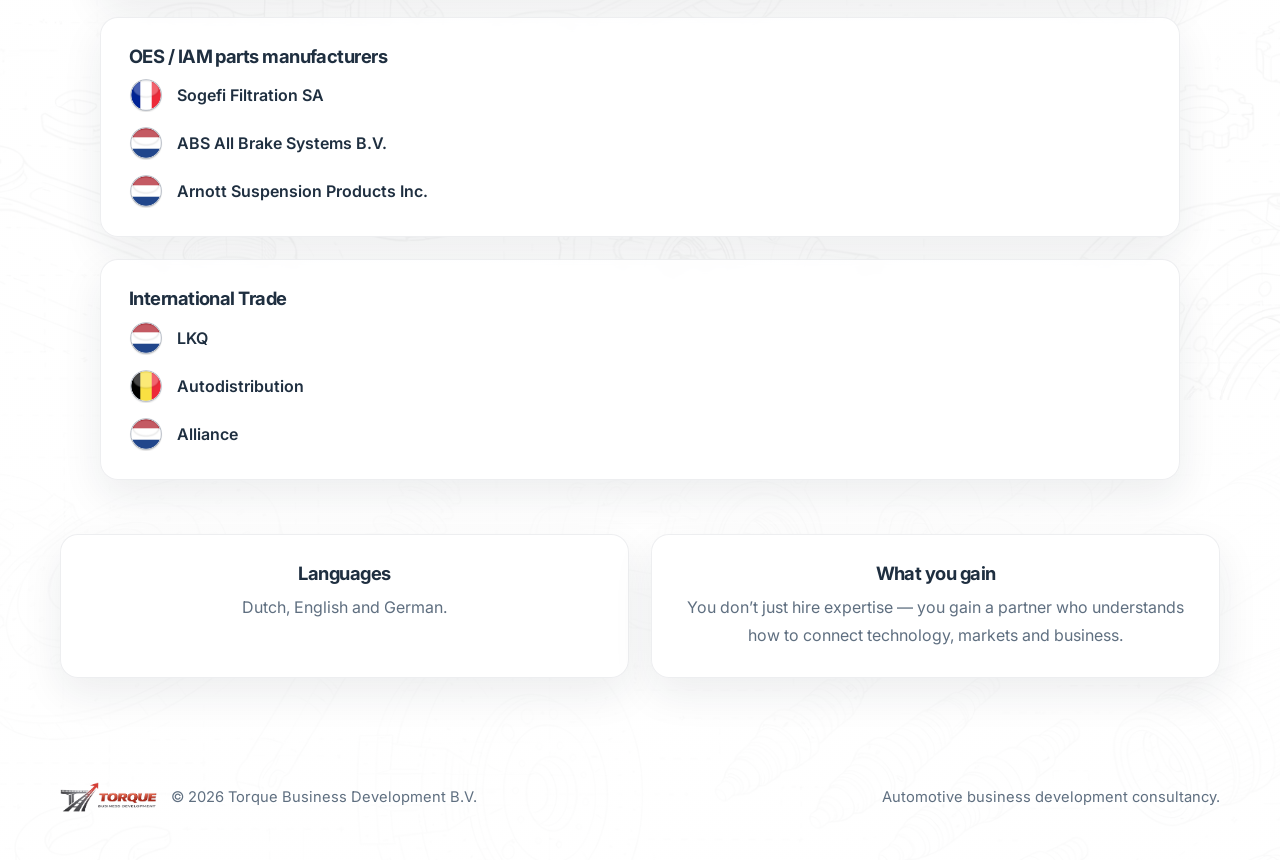
==== commit 7165330d: "Update about.html" ====
--- a/about.html
+++ b/about.html
@@ -71,7 +71,7 @@
       <div class="experience-card">
         <h3>OES / IAM parts manufacturers</h3>
         <div class="flag-list">
-          <div class="flag-item"><img src="flag-fr-round.png" alt="France flag" /> Sogefi Filtration S.A.</div>
+          <div class="flag-item"><img src="flag-fr-round.png" alt="France flag" /> Sogefi Filtration SA</div>
           <div class="flag-item"><img src="flag-nl-round.png" alt="Netherlands flag" /> ABS All Brake Systems B.V.</div>
           <div class="flag-item"><img src="flag-nl-round.png" alt="Netherlands flag" /> Arnott Suspension Products Inc.</div>
         </div>
@@ -80,9 +80,9 @@
       <div class="experience-card">
         <h3>International Trade</h3>
         <div class="flag-list">
-          <div class="flag-item"><img src="flag-nl-round.png" alt="Netherlands flag" /> LKQ Corporation</div>
-          <div class="flag-item"><img src="flag-be-round.png" alt="Belgium flag" /> Autodistribution International</div>
-          <div class="flag-item"><img src="flag-nl-round.png" alt="Netherlands flag" /> Alliance Automotive Group</div>
+          <div class="flag-item"><img src="flag-nl-round.png" alt="Netherlands flag" /> LKQ</div>
+          <div class="flag-item"><img src="flag-be-round.png" alt="Belgium flag" /> Autodistribution</div>
+          <div class="flag-item"><img src="flag-nl-round.png" alt="Netherlands flag" /> Alliance</div>
         </div>
       </div>
     </div>
--- a/style.css
+++ b/style.css
@@ -1,6 +1,6 @@
 :root {
   --bg: #f4f6f7;
-  --surface: rgba(255, 255, 255, 0.85);
+  --surface: rgba(255, 255, 255, 0.86);
   --text: #263648;
   --text-strong: #1f2f40;
   --muted: #5f6f80;
@@ -18,50 +18,115 @@
   box-sizing: border-box;
 }
 
+html {
+  scroll-behavior: smooth;
+}
+
 body {
   margin: 0;
   font-family: 'Inter', sans-serif;
   color: var(--text);
   background:
-    linear-gradient(rgba(255,255,255,0.78), rgba(255,255,255,0.85)),
+    linear-gradient(rgba(255,255,255,0.66), rgba(255,255,255,0.78)),
     url('background-light.png');
-  background-size: cover;
+  background-position: center top;
   background-repeat: repeat-y;
-  background-attachment: fixed;
-}
-
-/* ================= HERO ================= */
+  background-size: 1500px auto;
+  background-attachment: scroll;
+  -webkit-font-smoothing: antialiased;
+  text-rendering: optimizeLegibility;
+}
+
+a {
+  color: inherit;
+  text-decoration: none;
+}
+
+img {
+  max-width: 100%;
+  display: block;
+}
+
+.container {
+  width: min(var(--max), calc(100% - 40px));
+  margin: 0 auto;
+}
+
+h1, h2, h3 {
+  margin: 0;
+  color: var(--text-strong);
+  letter-spacing: -0.03em;
+  line-height: 1.1;
+}
+
+h1 {
+  font-size: clamp(2.3rem, 4vw, 4.1rem);
+  font-weight: 800;
+  margin-bottom: 20px;
+}
+
+h2 {
+  font-size: clamp(1.7rem, 3vw, 2.45rem);
+  font-weight: 750;
+  margin-bottom: 16px;
+}
+
+h3 {
+  font-size: 1.15rem;
+  font-weight: 700;
+  margin-bottom: 10px;
+}
+
+p {
+  margin: 0;
+  color: var(--muted);
+  line-height: 1.75;
+}
+
+/* HERO */
 
 .hero {
   position: relative;
-  min-height: 320px; /* platter */
+  min-height: 360px;
   background:
-    linear-gradient(rgba(8,14,24,0.15), rgba(8,14,24,0.3)),
+    linear-gradient(rgba(8,14,24,0.12), rgba(8,14,24,0.28)),
     url("banner-logo.png");
-  background-size: contain;
-  background-position: center;
+  background-size: cover;
+  background-position: center center;
   background-repeat: no-repeat;
   background-color: #0b1624;
-}
-
-/* NAV */
+  overflow: hidden;
+}
 
 .nav {
+  width: 100%;
   display: flex;
   justify-content: space-between;
-  padding: 22px 40px;
+  align-items: center;
+  padding: 24px 40px;
   color: white;
+  position: relative;
+  z-index: 3;
+}
+
+.nav-left {
+  font-weight: 700;
+  letter-spacing: 0.08em;
+  font-size: 0.95rem;
+  text-transform: uppercase;
 }
 
 .nav-right {
   display: flex;
   gap: 26px;
+  flex-wrap: wrap;
 }
 
 .nav-right a {
   color: white;
   font-weight: 500;
   position: relative;
+  padding-bottom: 6px;
 }
 
 .nav-right a.active::after {
@@ -74,137 +139,381 @@
   background: var(--accent);
 }
 
-/* ================= LOGO ================= */
-
 .hero-brand {
   position: absolute;
   top: 58%;
   left: 50%;
   transform: translate(-50%, -50%);
   text-align: center;
-}
-
-/* 🔥 ARTEFACT-VRIJ FIX */
+  z-index: 2;
+}
 
 .hero-logo-graphic,
 .hero-logo-text {
   background: transparent;
-  mix-blend-mode: normal; /* 👈 FIX */
-  image-rendering: auto;
+  mix-blend-mode: normal;
   filter: drop-shadow(0 6px 16px rgba(0, 0, 0, 0.28));
 }
-
-/* groter grafisch logo */
 
 .hero-logo-graphic {
   width: 180px;
   margin-bottom: 8px;
 }
 
-/* tekst */
-
 .hero-logo-text {
   width: 420px;
-}
-
-/* ================= CONTENT ================= */
+  max-width: 72vw;
+}
+
+/* CONTENT */
 
 .content {
   padding: 70px 0;
 }
 
-.container {
-  max-width: var(--max);
+.section-heading {
+  max-width: 860px;
+  margin: 0 auto 42px;
+  text-align: center;
+}
+
+.eyebrow {
+  display: inline-flex;
+  align-items: center;
+  min-height: 36px;
+  padding: 0 14px;
+  border-radius: 999px;
+  background: var(--accent-soft);
+  color: var(--accent-dark);
+  border: 1px solid rgba(47, 143, 91, 0.18);
+  font-size: 0.9rem;
+  font-weight: 600;
+  margin-bottom: 20px;
+}
+
+.intro {
+  font-size: 1.1rem;
+  line-height: 1.82;
+  max-width: 64ch;
   margin: 0 auto;
-  padding: 0 20px;
-}
-
-h1 {
-  text-align: center;
-  font-size: 42px;
-  font-weight: 800;
-  color: var(--text-strong);
-}
-
-.intro {
-  text-align: center;
-  margin-top: 15px;
-  color: var(--muted);
 }
 
 .cards {
   display: grid;
-  gap: 20px;
-  margin-top: 40px;
+  gap: 22px;
 }
 
 .cards-two {
   grid-template-columns: repeat(2, 1fr);
 }
 
+.cards-three {
+  grid-template-columns: repeat(3, 1fr);
+}
+
+.cards-four {
+  grid-template-columns: repeat(4, 1fr);
+}
+
+.card,
+.text-panel,
+.profile-text,
+.experience-card {
+  background: var(--surface);
+  border: 1px solid var(--line);
+  border-radius: var(--radius);
+  padding: 28px;
+  box-shadow: var(--shadow);
+  backdrop-filter: blur(6px);
+}
+
 .card {
-  background: var(--surface);
-  padding: 25px;
-  border-radius: var(--radius);
+  text-align: center;
+}
+
+.text-panel {
+  max-width: 920px;
+  margin: 0 auto;
+}
+
+.top-space {
+  margin-top: 54px;
+}
+
+.top-space-small {
+  margin-top: 18px;
+}
+
+.center-text {
+  text-align: center;
+}
+
+.button,
+.button-secondary {
+  display: inline-flex;
+  align-items: center;
+  justify-content: center;
+  min-height: 50px;
+  padding: 0 20px;
+  border-radius: var(--radius-small);
+  font-weight: 700;
+  font-size: 0.98rem;
+  transition: transform 0.15s ease, background 0.2s ease;
+}
+
+.button {
+  background: var(--accent);
+  color: #ffffff;
+}
+
+.button:hover {
+  transform: translateY(-1px);
+  background: var(--accent-dark);
+}
+
+.button-secondary {
+  border: 1px solid var(--line);
+  background: rgba(255, 255, 255, 0.68);
+  color: var(--text-strong);
+}
+
+.button-secondary:hover {
+  transform: translateY(-1px);
+  background: rgba(255, 255, 255, 0.92);
+}
+
+.cta-wrap,
+.actions {
+  display: flex;
+  gap: 14px;
+  flex-wrap: wrap;
+  justify-content: center;
+}
+
+.about-profile {
+  display: grid;
+  grid-template-columns: 260px 1fr;
+  gap: 28px;
+  align-items: start;
+  max-width: 980px;
+  margin: 0 auto;
+}
+
+.profile-photo {
+  width: 100%;
+  border-radius: 22px;
+  border: 1px solid var(--line);
   box-shadow: var(--shadow);
-  text-align: center;
-}
-
-/* ================= FOOTER ================= */
+  overflow: hidden;
+  background: rgba(255,255,255,0.9);
+}
+
+.profile-photo img {
+  width: 100%;
+  height: auto;
+  object-fit: cover;
+}
+
+.profile-text p + p,
+.text-panel p + p {
+  margin-top: 16px;
+}
+
+.experience-groups {
+  display: grid;
+  gap: 22px;
+  max-width: 1080px;
+  margin: 0 auto;
+}
+
+.flag-list {
+  display: grid;
+  gap: 14px;
+  margin-top: 12px;
+}
+
+.flag-item {
+  display: flex;
+  align-items: center;
+  gap: 14px;
+  color: var(--text-strong);
+  font-weight: 600;
+}
+
+.flag-item img {
+  width: 34px;
+  height: 34px;
+  flex: 0 0 34px;
+}
+
+.contact-list {
+  display: grid;
+  gap: 14px;
+  margin-top: 16px;
+  text-align: left;
+}
+
+.contact-item {
+  padding: 14px 16px;
+  border-radius: 14px;
+  background: rgba(255,255,255,0.62);
+  border: 1px solid rgba(30, 48, 69, 0.06);
+}
+
+.contact-item span {
+  display: block;
+  color: var(--muted);
+  font-size: 0.9rem;
+  margin-bottom: 4px;
+}
+
+.contact-item strong {
+  color: var(--text-strong);
+}
+
+.step-number {
+  display: inline-flex;
+  width: 40px;
+  height: 40px;
+  border-radius: 999px;
+  align-items: center;
+  justify-content: center;
+  background: var(--accent-soft);
+  color: var(--accent-dark);
+  font-weight: 700;
+  margin-bottom: 16px;
+  border: 1px solid rgba(47, 143, 91, 0.2);
+}
 
 .footer {
-  padding: 30px;
-  font-size: 14px;
+  padding: 34px 0 48px;
+  color: var(--muted);
+  font-size: 0.92rem;
 }
 
 .footer-row {
   display: flex;
   justify-content: space-between;
   align-items: center;
+  gap: 20px;
+  flex-wrap: wrap;
 }
 
 .footer-left {
   display: flex;
   align-items: center;
-  gap: 12px;
+  gap: 14px;
+  flex-wrap: wrap;
 }
 
 .footer-logo {
-  height: 28px;
-}
-
-/* ================= MOBILE ================= */
-
-@media (max-width: 768px) {
+  height: 30px;
+  width: auto;
+}
+
+.footer-right {
+  color: var(--muted);
+}
+
+@media (max-width: 920px) {
+  body {
+    background:
+      linear-gradient(rgba(255,255,255,0.72), rgba(255,255,255,0.84)),
+      url('background-light.png');
+    background-position: center top;
+    background-repeat: repeat-y;
+    background-size: cover;
+    background-attachment: scroll;
+  }
 
   .hero {
-    min-height: 240px;
+    min-height: 260px;
+    background-size: cover;
+    background-position: center center;
   }
 
   .nav {
     flex-direction: column;
-    gap: 10px;
-    padding: 16px;
+    align-items: flex-start;
+    gap: 16px;
+    padding: 18px 18px;
   }
 
   .nav-right {
-    flex-wrap: wrap;
-    gap: 16px;
+    gap: 16px 18px;
+  }
+
+  .hero-brand {
+    top: 66%;
   }
 
   .hero-logo-graphic {
-    width: 90px;
+    width: 96px;
+    margin-bottom: 6px;
   }
 
   .hero-logo-text {
     width: 240px;
-  }
-
-  .cards-two {
+    max-width: 76vw;
+  }
+
+  .cards-two,
+  .cards-three,
+  .cards-four,
+  .about-profile {
     grid-template-columns: 1fr;
   }
 
+  .profile-photo {
+    max-width: 280px;
+    margin: 0 auto;
+  }
+}
+
+@media (max-width: 640px) {
+  .container {
+    width: calc(100% - 24px);
+  }
+
+  .hero {
+    min-height: 220px;
+  }
+
+  .nav-left {
+    font-size: 0.84rem;
+    letter-spacing: 0.06em;
+  }
+
+  .nav-right a {
+    font-size: 0.95rem;
+  }
+
+  .content {
+    padding: 56px 0;
+  }
+
   h1 {
-    font-size: 28px;
-  }
-}
+    font-size: 2.1rem;
+  }
+
+  h2 {
+    font-size: 1.55rem;
+  }
+
+  .intro {
+    font-size: 1rem;
+    line-height: 1.72;
+  }
+
+  .card,
+  .text-panel,
+  .profile-text,
+  .experience-card {
+    padding: 22px;
+  }
+
+  .footer-row {
+    flex-direction: column;
+    align-items: flex-start;
+  }
+}
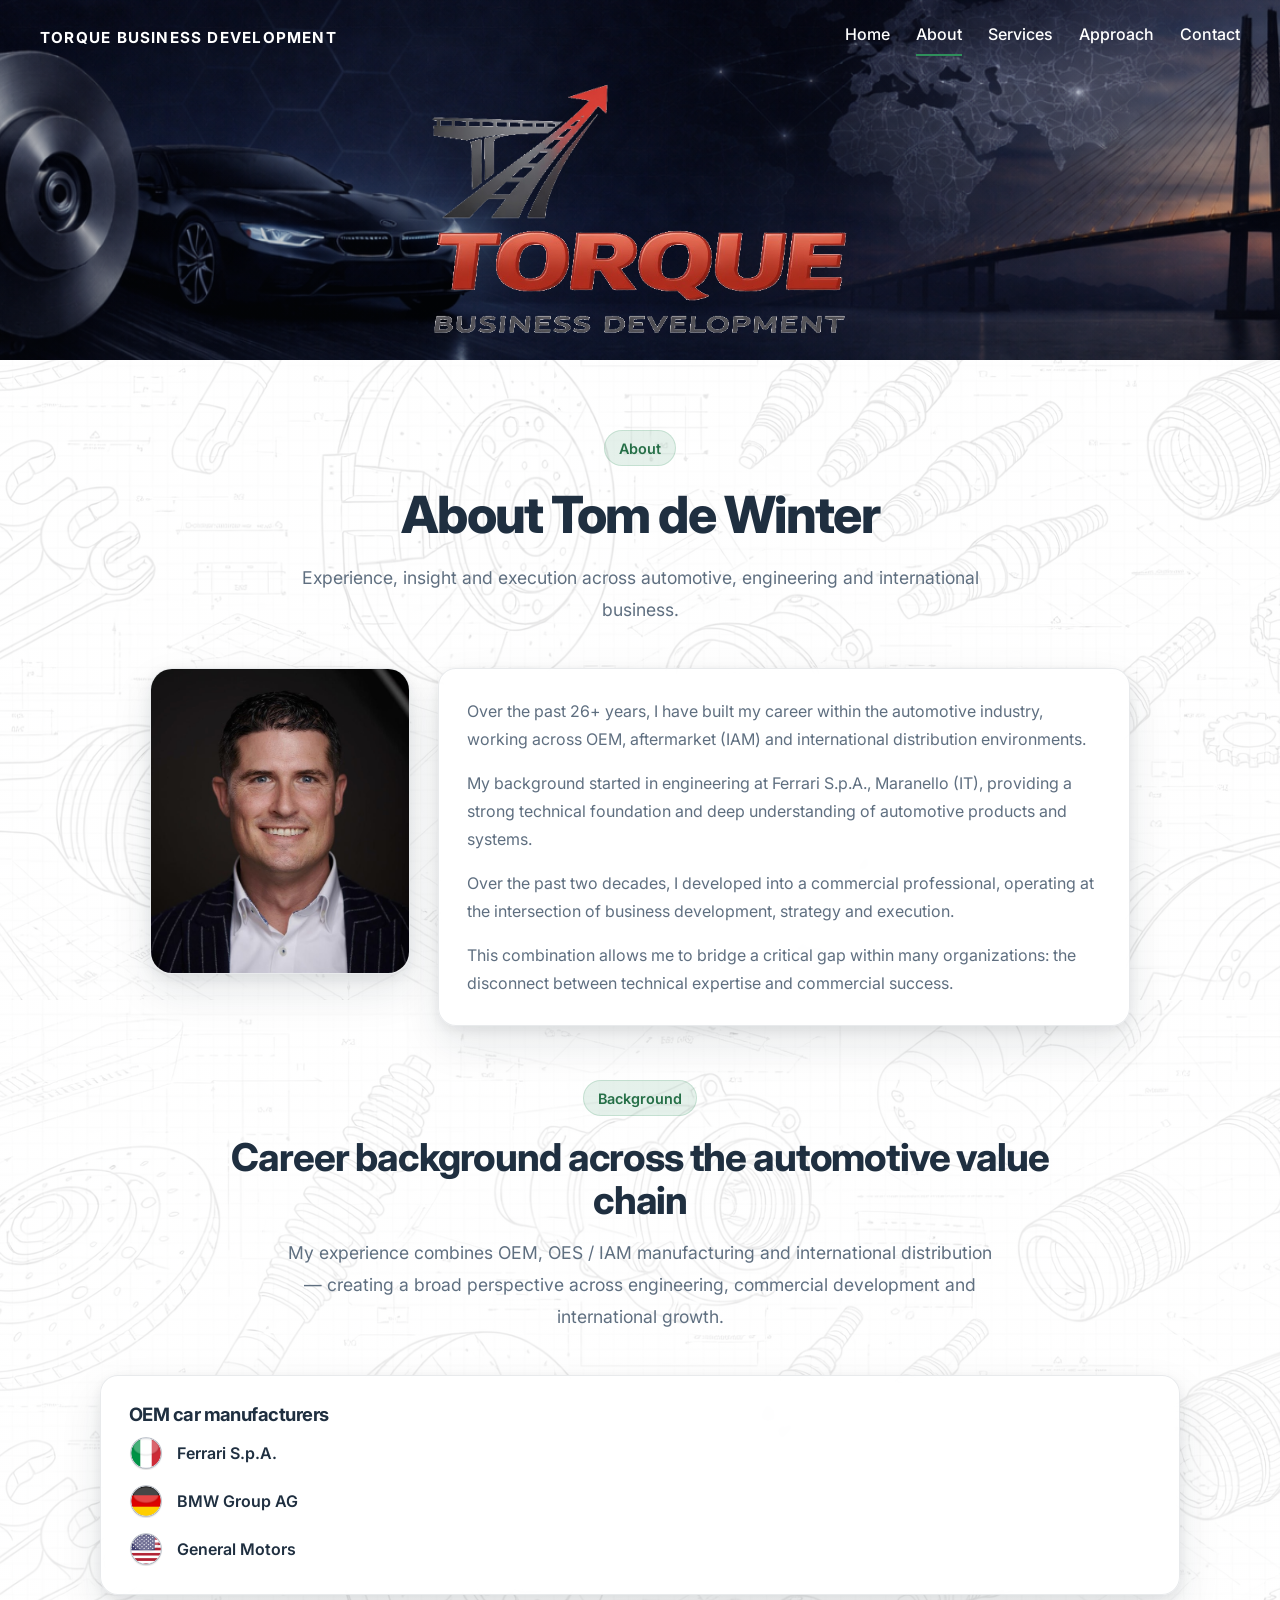
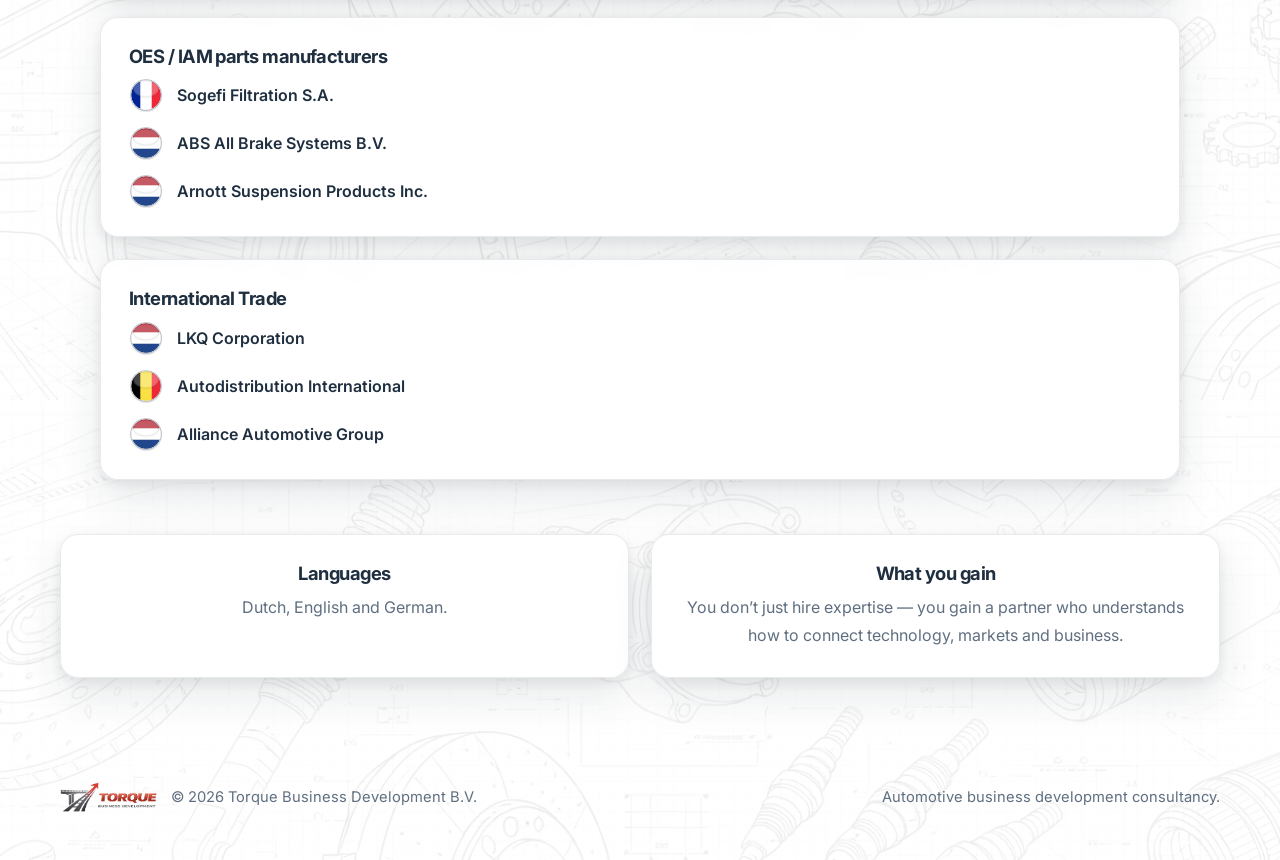
==== commit 3bce9abf: "Update about.html" ====
--- a/about.html
+++ b/about.html
@@ -71,7 +71,7 @@
       <div class="experience-card">
         <h3>OES / IAM parts manufacturers</h3>
         <div class="flag-list">
-          <div class="flag-item"><img src="flag-fr-round.png" alt="France flag" /> Sogefi Filtration SA</div>
+          <div class="flag-item"><img src="flag-fr-round.png" alt="France flag" /> Sogefi Filtration S.A.</div>
           <div class="flag-item"><img src="flag-nl-round.png" alt="Netherlands flag" /> ABS All Brake Systems B.V.</div>
           <div class="flag-item"><img src="flag-nl-round.png" alt="Netherlands flag" /> Arnott Suspension Products Inc.</div>
         </div>
@@ -80,9 +80,9 @@
       <div class="experience-card">
         <h3>International Trade</h3>
         <div class="flag-list">
-          <div class="flag-item"><img src="flag-nl-round.png" alt="Netherlands flag" /> LKQ</div>
-          <div class="flag-item"><img src="flag-be-round.png" alt="Belgium flag" /> Autodistribution</div>
-          <div class="flag-item"><img src="flag-nl-round.png" alt="Netherlands flag" /> Alliance</div>
+          <div class="flag-item"><img src="flag-nl-round.png" alt="Netherlands flag" /> LKQ Corporation</div>
+          <div class="flag-item"><img src="flag-be-round.png" alt="Belgium flag" /> Autodistribution International</div>
+          <div class="flag-item"><img src="flag-nl-round.png" alt="Netherlands flag" /> Alliance Automotive Group</div>
         </div>
       </div>
     </div>
--- a/style.css
+++ b/style.css
@@ -1,6 +1,7 @@
 :root {
   --bg: #f4f6f7;
-  --surface: rgba(255, 255, 255, 0.86);
+  --surface: rgba(255, 255, 255, 0.88);
+  --surface-strong: rgba(255, 255, 255, 0.94);
   --text: #263648;
   --text-strong: #1f2f40;
   --muted: #5f6f80;
@@ -9,6 +10,7 @@
   --accent-dark: #256f47;
   --accent-soft: rgba(47, 143, 91, 0.12);
   --shadow: 0 16px 40px rgba(22, 35, 52, 0.08);
+  --shadow-strong: 0 18px 42px rgba(22, 35, 52, 0.10), 0 4px 14px rgba(22, 35, 52, 0.08);
   --radius: 18px;
   --radius-small: 10px;
   --max: 1160px;
@@ -220,10 +222,10 @@
 .profile-text,
 .experience-card {
   background: var(--surface);
-  border: 1px solid var(--line);
+  border: 1px solid rgba(30, 48, 69, 0.10);
   border-radius: var(--radius);
   padding: 28px;
-  box-shadow: var(--shadow);
+  box-shadow: var(--shadow-strong);
   backdrop-filter: blur(6px);
 }
 
@@ -302,8 +304,8 @@
 .profile-photo {
   width: 100%;
   border-radius: 22px;
-  border: 1px solid var(--line);
-  box-shadow: var(--shadow);
+  border: 1px solid rgba(30, 48, 69, 0.10);
+  box-shadow: var(--shadow-strong);
   overflow: hidden;
   background: rgba(255,255,255,0.9);
 }
@@ -356,8 +358,9 @@
 .contact-item {
   padding: 14px 16px;
   border-radius: 14px;
-  background: rgba(255,255,255,0.62);
-  border: 1px solid rgba(30, 48, 69, 0.06);
+  background: rgba(255,255,255,0.64);
+  border: 1px solid rgba(30, 48, 69, 0.08);
+  box-shadow: 0 10px 24px rgba(22, 35, 52, 0.05);
 }
 
 .contact-item span {
@@ -415,68 +418,90 @@
   color: var(--muted);
 }
 
+/* TABLET / MOBILE */
+
 @media (max-width: 920px) {
+  body {
+    background:
+      linear-gradient(rgba(255,255,255,0.70), rgba(255,255,255,0.82)),
+      url('background-light.png');
+    background-position: center top;
+    background-repeat: repeat-y;
+    background-size: 1100px auto;
+    background-attachment: scroll;
+  }
+
+  .hero {
+    min-height: 260px;
+    background-size: contain;
+    background-position: center center;
+    background-repeat: no-repeat;
+    background-color: #0b1624;
+  }
+
+  .nav {
+    flex-direction: column;
+    align-items: flex-start;
+    gap: 16px;
+    padding: 18px 18px;
+  }
+
+  .nav-right {
+    gap: 16px 18px;
+  }
+
+  .hero-brand {
+    top: 67%;
+  }
+
+  .hero-logo-graphic {
+    width: 96px;
+    margin-bottom: 6px;
+  }
+
+  .hero-logo-text {
+    width: 240px;
+    max-width: 76vw;
+  }
+
+  .cards-two,
+  .cards-three,
+  .cards-four,
+  .about-profile {
+    grid-template-columns: 1fr;
+  }
+
+  .profile-photo {
+    max-width: 280px;
+    margin: 0 auto;
+  }
+}
+
+@media (max-width: 640px) {
   body {
     background:
       linear-gradient(rgba(255,255,255,0.72), rgba(255,255,255,0.84)),
       url('background-light.png');
     background-position: center top;
     background-repeat: repeat-y;
-    background-size: cover;
+    background-size: 900px auto;
     background-attachment: scroll;
   }
 
-  .hero {
-    min-height: 260px;
-    background-size: cover;
-    background-position: center center;
-  }
-
-  .nav {
-    flex-direction: column;
-    align-items: flex-start;
-    gap: 16px;
-    padding: 18px 18px;
-  }
-
-  .nav-right {
-    gap: 16px 18px;
-  }
-
-  .hero-brand {
-    top: 66%;
-  }
-
-  .hero-logo-graphic {
-    width: 96px;
-    margin-bottom: 6px;
-  }
-
-  .hero-logo-text {
-    width: 240px;
-    max-width: 76vw;
-  }
-
-  .cards-two,
-  .cards-three,
-  .cards-four,
-  .about-profile {
-    grid-template-columns: 1fr;
-  }
-
-  .profile-photo {
-    max-width: 280px;
-    margin: 0 auto;
-  }
-}
-
-@media (max-width: 640px) {
   .container {
     width: calc(100% - 24px);
   }
 
   .hero {
-    min-height: 220px;
+    min-height: 200px;
+    background-size: contain;
+    background-position: center center;
+    background-repeat: no-repeat;
+    background-color: #0b1624;
+  }
+
+  .nav {
+    padding: 14px 14px 10px;
   }
 
   .nav-left {
@@ -484,8 +509,26 @@
     letter-spacing: 0.06em;
   }
 
+  .nav-right {
+    gap: 12px 16px;
+  }
+
   .nav-right a {
     font-size: 0.95rem;
+  }
+
+  .hero-brand {
+    top: 69%;
+  }
+
+  .hero-logo-graphic {
+    width: 82px;
+    margin-bottom: 4px;
+  }
+
+  .hero-logo-text {
+    width: 220px;
+    max-width: 78vw;
   }
 
   .content {
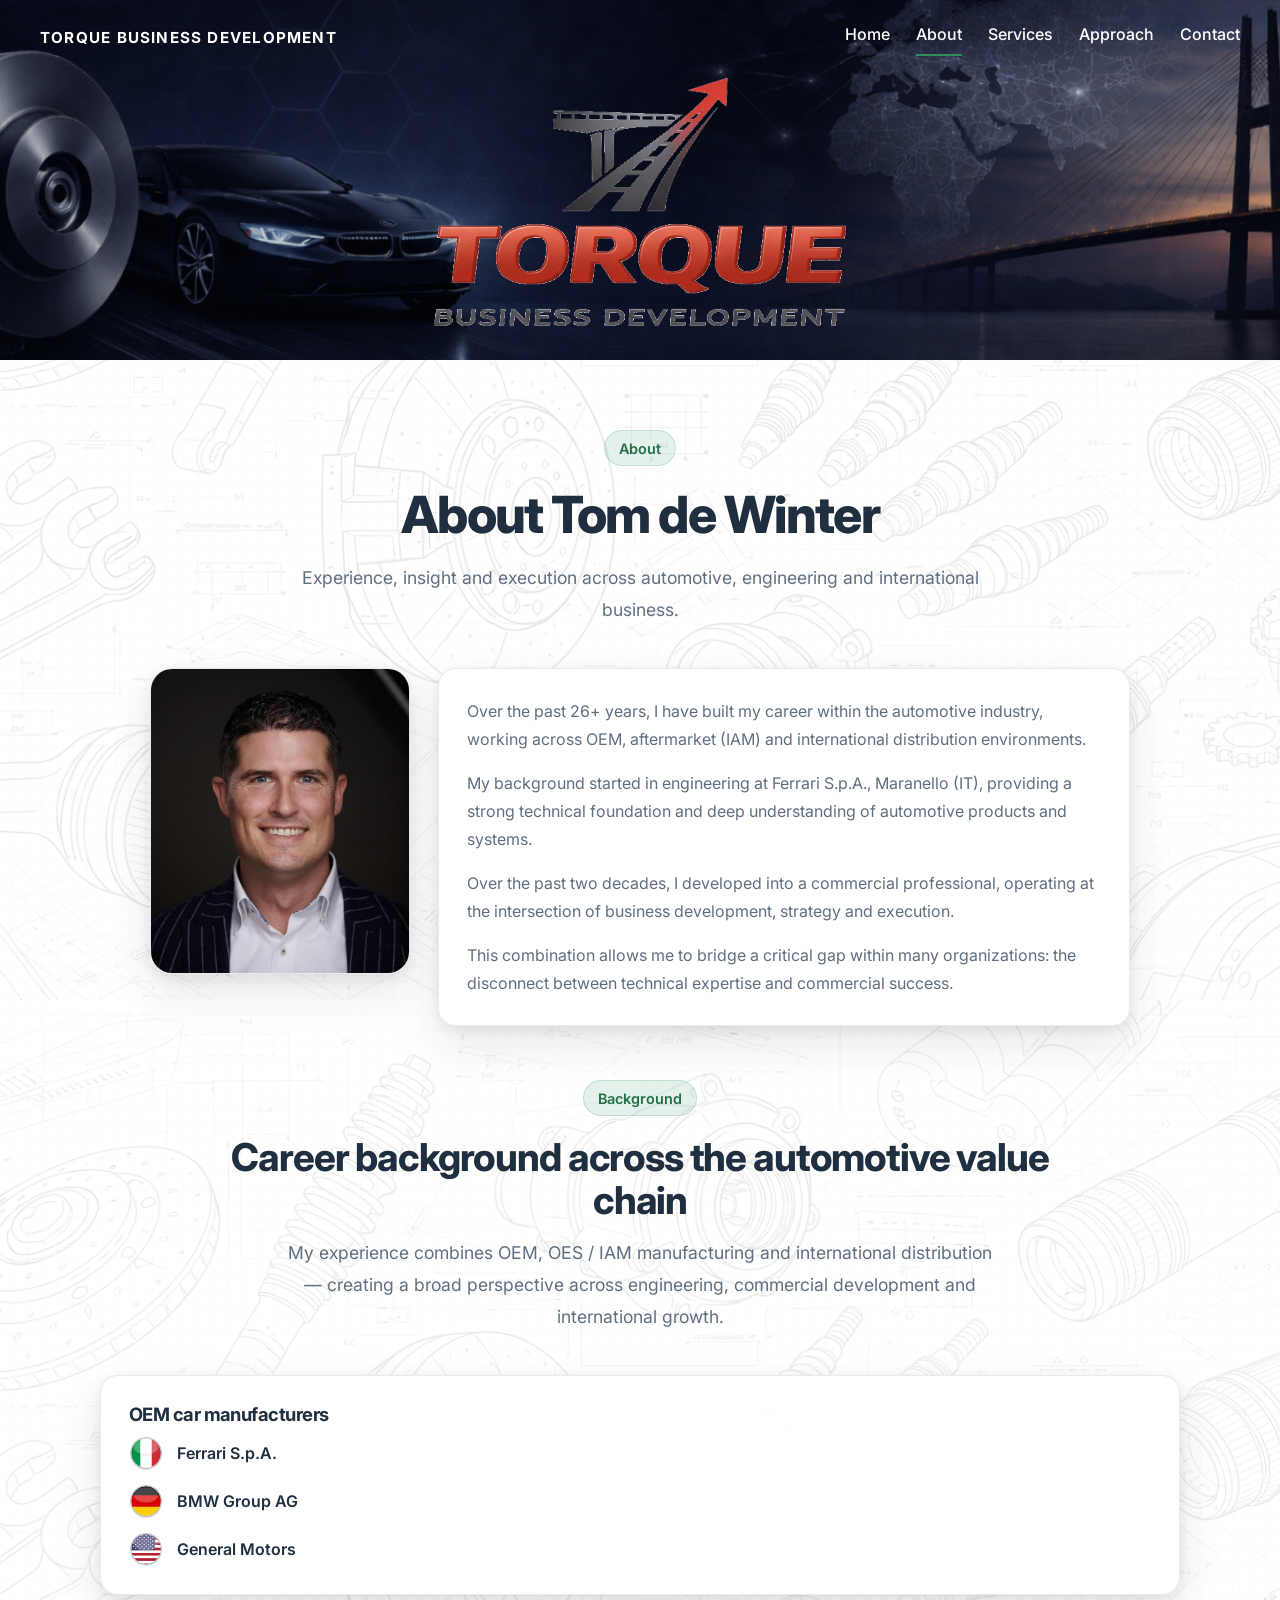
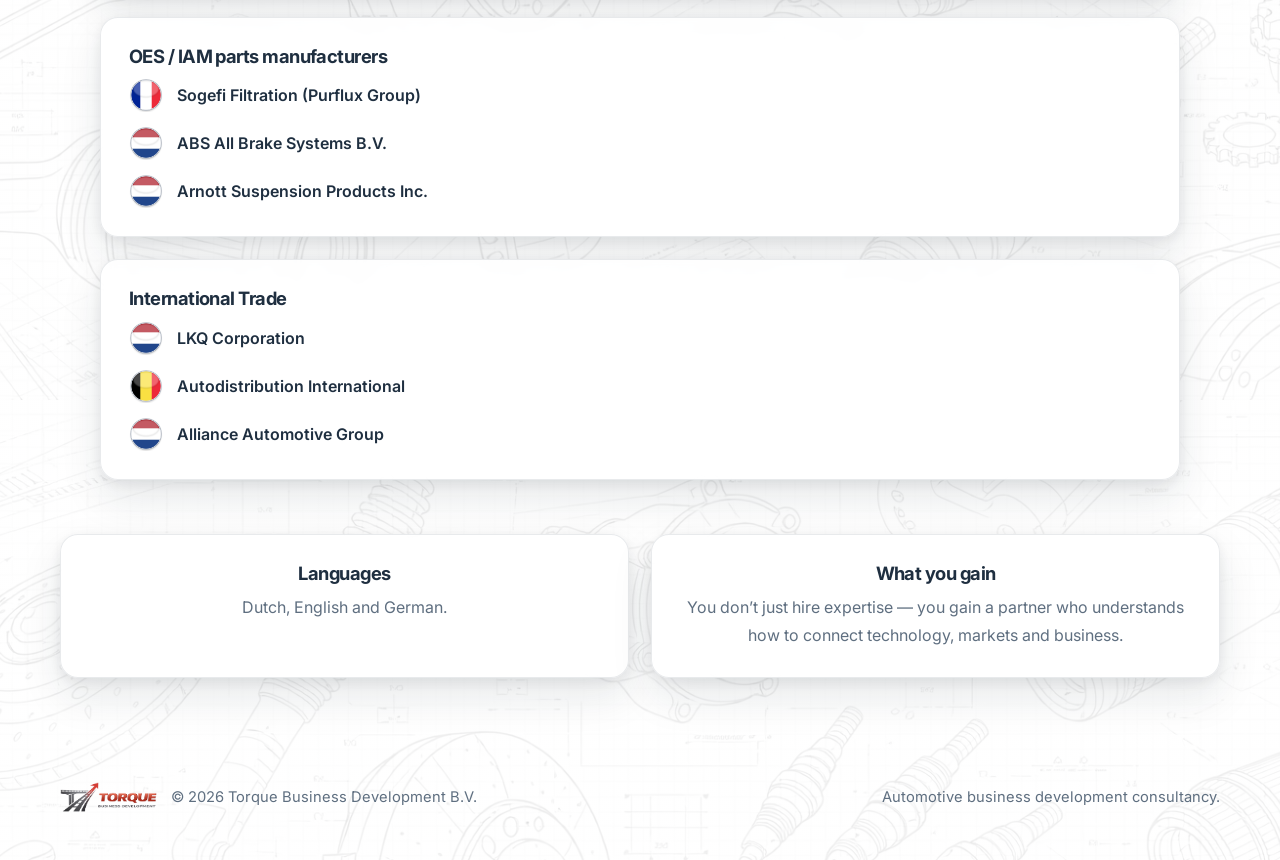
==== commit d7058b2e: "Update about.html" ====
--- a/about.html
+++ b/about.html
@@ -71,7 +71,7 @@
       <div class="experience-card">
         <h3>OES / IAM parts manufacturers</h3>
         <div class="flag-list">
-          <div class="flag-item"><img src="flag-fr-round.png" alt="France flag" /> Sogefi Filtration S.A.</div>
+          <div class="flag-item"><img src="flag-fr-round.png" alt="France flag" /> Sogefi Filtration (Purflux Group)</div>
           <div class="flag-item"><img src="flag-nl-round.png" alt="Netherlands flag" /> ABS All Brake Systems B.V.</div>
           <div class="flag-item"><img src="flag-nl-round.png" alt="Netherlands flag" /> Arnott Suspension Products Inc.</div>
         </div>
--- a/style.css
+++ b/style.css
@@ -141,25 +141,40 @@
   background: var(--accent);
 }
 
+/* LOGO BLOK */
+
 .hero-brand {
   position: absolute;
-  top: 58%;
+  top: 56%;
   left: 50%;
   transform: translate(-50%, -50%);
+  z-index: 2;
+  display: flex;
+  flex-direction: column;
+  align-items: center;
+  justify-content: center;
   text-align: center;
-  z-index: 2;
+  width: max-content;
+  max-width: 90vw;
+  margin: 0 auto;
 }
 
 .hero-logo-graphic,
 .hero-logo-text {
+  display: block;
+  margin-left: auto;
+  margin-right: auto;
   background: transparent;
   mix-blend-mode: normal;
   filter: drop-shadow(0 6px 16px rgba(0, 0, 0, 0.28));
 }
 
+/* Desktop nu ook echt gecentreerd */
 .hero-logo-graphic {
   width: 180px;
   margin-bottom: 8px;
+  position: relative;
+  left: 0;
 }
 
 .hero-logo-text {
@@ -418,7 +433,7 @@
   color: var(--muted);
 }
 
-/* TABLET / MOBILE */
+/* TABLET */
 
 @media (max-width: 920px) {
   body {
@@ -442,21 +457,23 @@
   .nav {
     flex-direction: column;
     align-items: flex-start;
-    gap: 16px;
-    padding: 18px 18px;
+    gap: 10px;
+    padding: 14px 18px 8px;
   }
 
   .nav-right {
-    gap: 16px 18px;
+    gap: 12px 18px;
   }
 
   .hero-brand {
-    top: 67%;
+    top: 63%;
   }
 
   .hero-logo-graphic {
     width: 96px;
     margin-bottom: 6px;
+    position: relative;
+    left: 0;
   }
 
   .hero-logo-text {
@@ -476,6 +493,8 @@
     margin: 0 auto;
   }
 }
+
+/* MOBILE */
 
 @media (max-width: 640px) {
   body {
@@ -494,36 +513,35 @@
 
   .hero {
     min-height: 200px;
-    background-size: contain;
-    background-position: center center;
-    background-repeat: no-repeat;
-    background-color: #0b1624;
   }
 
   .nav {
-    padding: 14px 14px 10px;
+    padding: 10px 14px 6px;
+    gap: 8px;
   }
 
   .nav-left {
-    font-size: 0.84rem;
-    letter-spacing: 0.06em;
+    font-size: 0.82rem;
+    letter-spacing: 0.05em;
   }
 
   .nav-right {
-    gap: 12px 16px;
+    gap: 10px 16px;
   }
 
   .nav-right a {
-    font-size: 0.95rem;
+    font-size: 0.93rem;
   }
 
   .hero-brand {
-    top: 69%;
+    top: 62%;
   }
 
   .hero-logo-graphic {
     width: 82px;
     margin-bottom: 4px;
+    position: relative;
+    left: 0;
   }
 
   .hero-logo-text {
